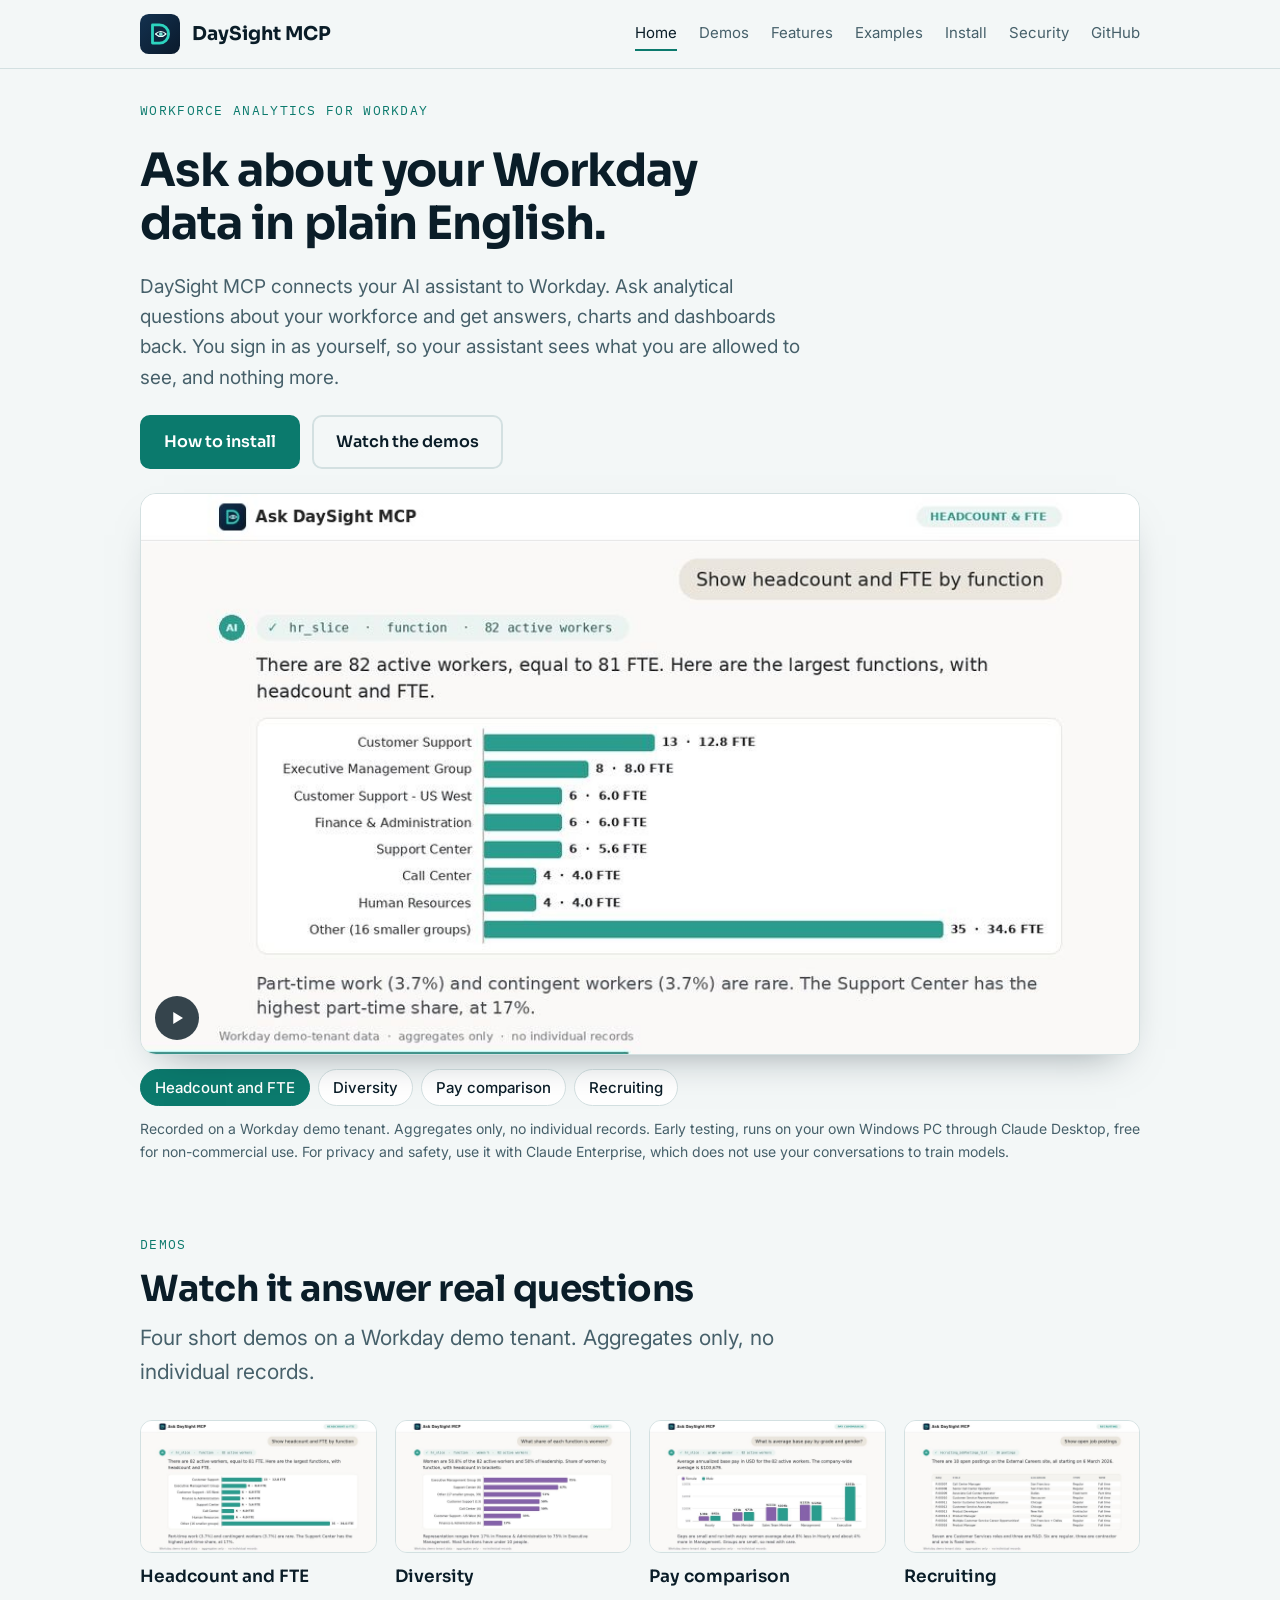
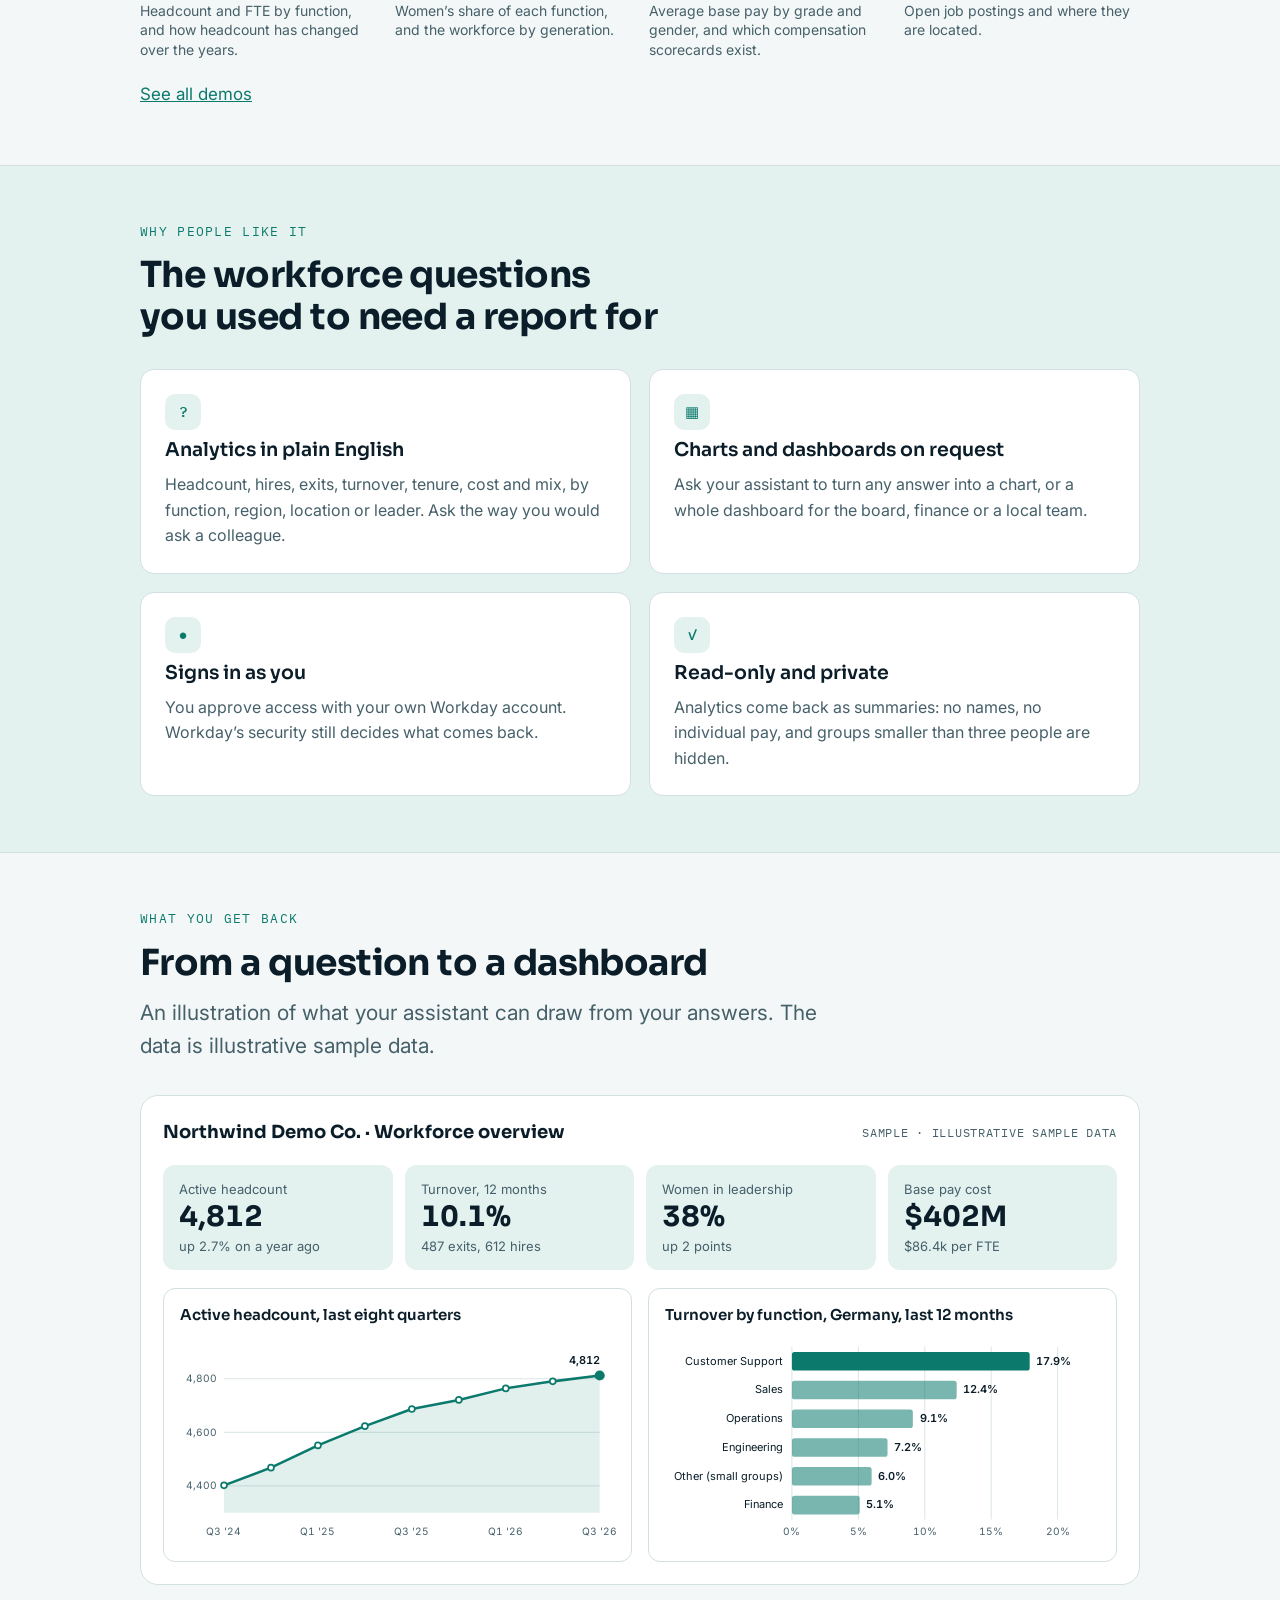
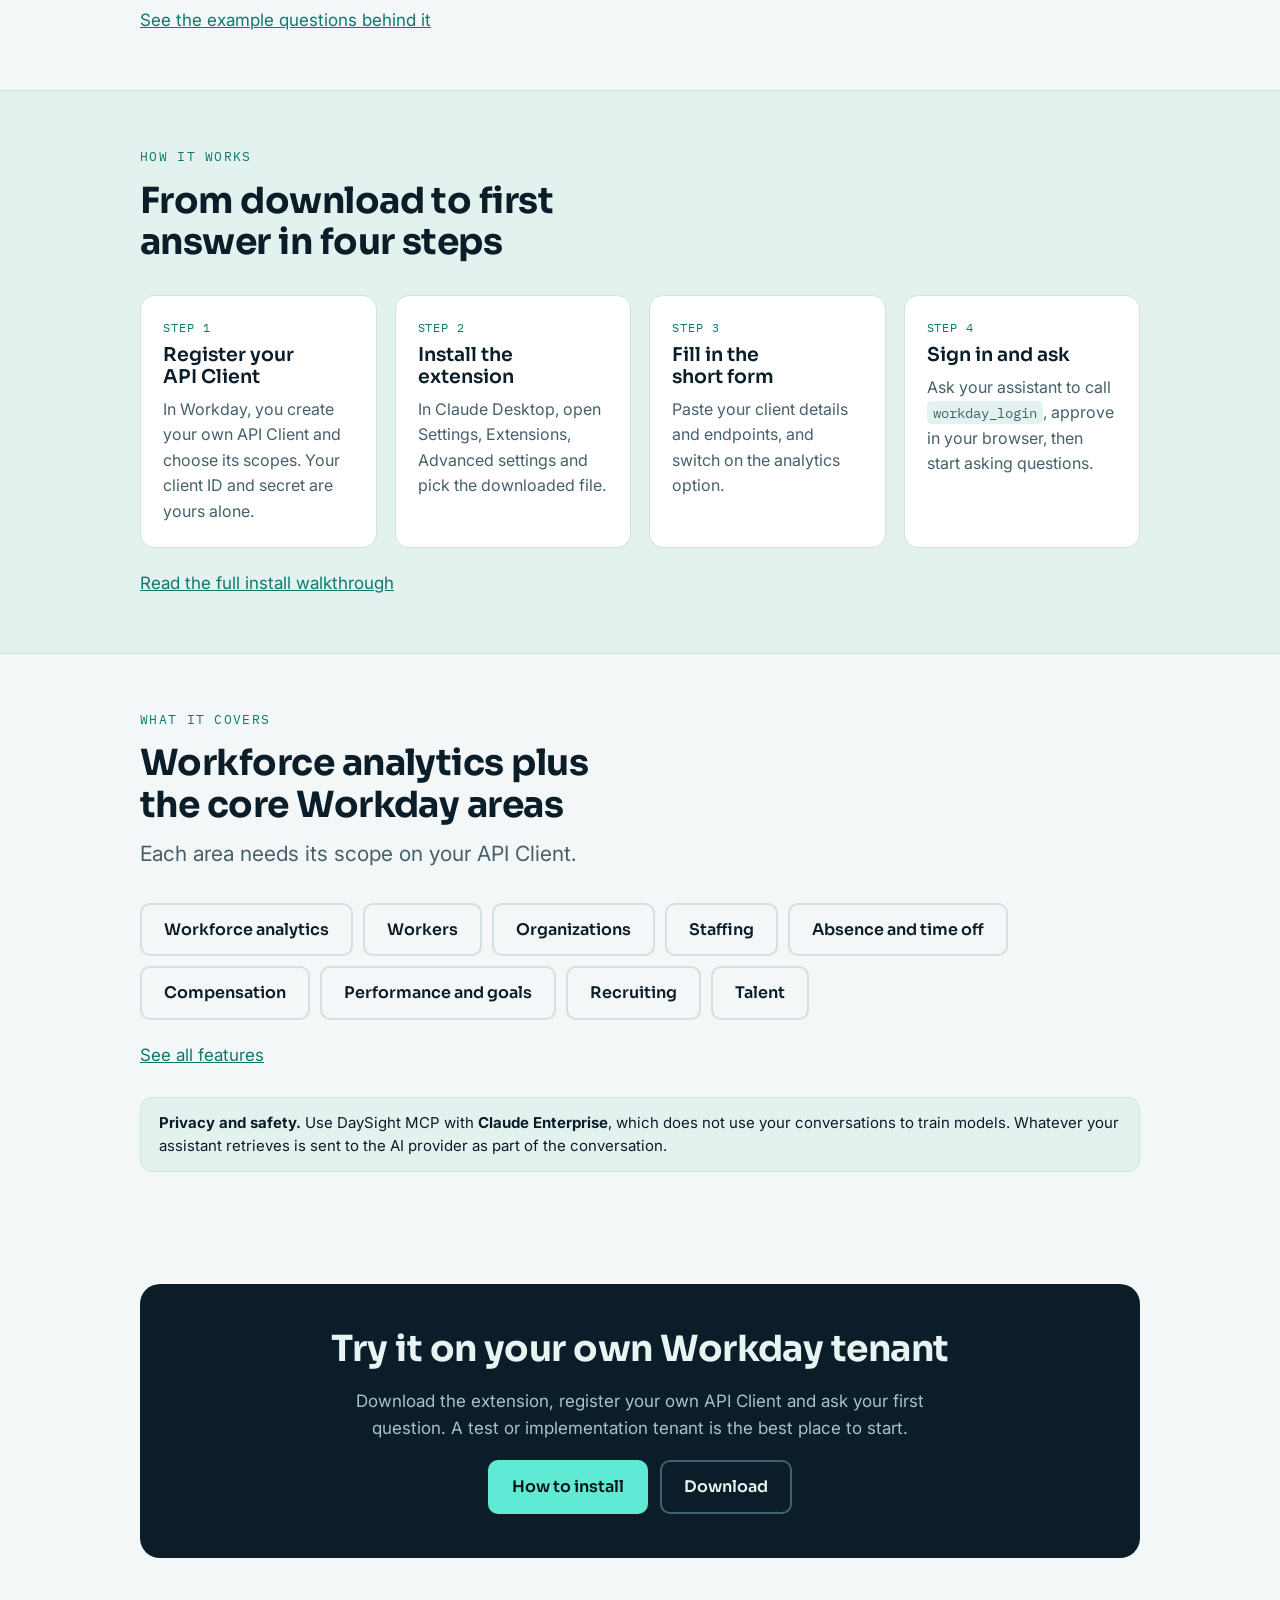
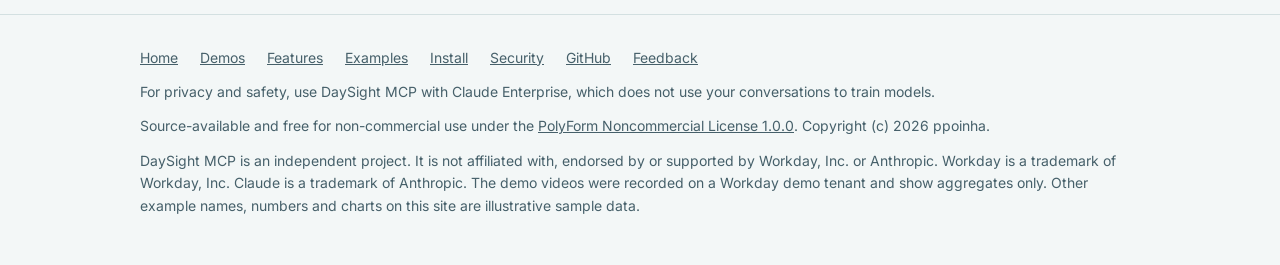
==== docs/index.html @ b731569a "Sync from private repository (636e116)" ====
<!doctype html>
<html lang="en">
<head>
<meta charset="utf-8">
<meta name="viewport" content="width=device-width,initial-scale=1">
<title>DaySight MCP: ask about your Workday data in plain English</title>
<meta name="description" content="DaySight MCP is a Workday MCP server that lets your AI assistant answer workforce questions in plain English, with charts and dashboards.">
<meta name="robots" content="index,follow,max-image-preview:large">
<link rel="canonical" href="https://daysight.dev/">
<meta property="og:site_name" content="DaySight MCP">
<meta property="og:locale" content="en">
<meta property="og:type" content="website">
<meta property="og:url" content="https://daysight.dev/">
<meta property="og:title" content="DaySight MCP: ask about your Workday data in plain English">
<meta property="og:description" content="DaySight MCP is a Workday MCP server that lets your AI assistant answer workforce questions in plain English, with charts and dashboards.">
<meta property="og:image" content="https://daysight.dev/assets/og-image.png">
<meta property="og:image:width" content="1200">
<meta property="og:image:height" content="630">
<meta property="og:image:alt" content="DaySight MCP: ask about your Workday data in plain English">
<meta name="twitter:card" content="summary_large_image">
<meta name="twitter:title" content="DaySight MCP: ask about your Workday data in plain English">
<meta name="twitter:description" content="DaySight MCP is a Workday MCP server that lets your AI assistant answer workforce questions in plain English, with charts and dashboards.">
<meta name="twitter:image" content="https://daysight.dev/assets/og-image.png">
<meta name="twitter:image:alt" content="DaySight MCP: ask about your Workday data in plain English">
<meta name="theme-color" content="#0A1D28">
<link rel="icon" type="image/svg+xml" href="assets/daysight-mcp-logo.svg">
<link rel="apple-touch-icon" href="assets/daysight-mcp-logo-512.png">
<link rel="preconnect" href="https://fonts.googleapis.com">
<link rel="preconnect" href="https://fonts.gstatic.com" crossorigin>
<link rel="stylesheet" href="https://fonts.googleapis.com/css2?family=IBM+Plex+Mono:wght@400;500&family=Inter:wght@400;500;600&family=Sora:wght@600;700&display=swap">
<link rel="stylesheet" href="assets/site.css">
<script type="application/ld+json">{"@context":"https://schema.org","@graph":[{"@type":"WebSite","@id":"https://daysight.dev/#website","url":"https://daysight.dev/","name":"DaySight MCP","inLanguage":"en","description":"DaySight MCP is a Workday MCP server that lets your AI assistant answer workforce questions in plain English, with charts and dashboards."},{"@type":"Organization","@id":"https://daysight.dev/#project","name":"DaySight MCP","url":"https://daysight.dev/","logo":"https://daysight.dev/assets/daysight-mcp-logo-512.png"},{"@type":"SoftwareApplication","@id":"https://daysight.dev/#software","name":"DaySight MCP","applicationCategory":"BusinessApplication","operatingSystem":"Windows","url":"https://daysight.dev/","image":"https://daysight.dev/assets/og-image.png","description":"A Model Context Protocol (MCP) server for Workday that lets an AI assistant answer workforce analytics questions in plain English, with charts and dashboards. Runs as a desktop extension on your own computer.","downloadUrl":"https://github.com/ppoinha/LocalWorkdayMCP/releases","license":"https://polyformproject.org/licenses/noncommercial/1.0.0","offers":{"@type":"Offer","price":"0","priceCurrency":"USD","description":"Free for non-commercial use under the PolyForm Noncommercial License 1.0.0"}}]}</script>
</head>
<body>
<header class="site"><div class="wrap">
<a class="brand" href="./"><img src="assets/daysight-mcp-logo.svg" alt="" width="40" height="40">DaySight MCP</a>
<nav class="main" aria-label="Main"><a href="./" aria-current="page">Home</a><a href="demos.html">Demos</a><a href="features.html">Features</a><a href="examples.html">Examples</a><a href="install.html">Install</a><a href="security.html">Security</a><a href="https://github.com/ppoinha/LocalWorkdayMCP">GitHub</a></nav>
</div></header>
<main>

<section class="hero hero-video"><div class="wrap">
<div class="stack" style="max-width:68ch">
<p class="eyebrow">Workforce analytics for Workday</p>
<h1>Ask about your Workday data in plain English.</h1>
<p class="lede">DaySight MCP connects your AI assistant to Workday. Ask analytical questions about your workforce and get answers, charts and dashboards back. You sign in as yourself, so your assistant sees what you are allowed to see, and nothing more.</p>
<div class="row"><a class="btn" href="install.html">How to install</a><a class="btn ghost" href="demos.html">Watch the demos</a></div>
</div>
<div>
<div class="player">
<video id="hero-video" muted playsinline loop controls preload="metadata" poster="assets/videos/headcount-fte-poster.jpg?v=3" aria-label="Demo: asking questions about Workday data and getting charts back"><source src="assets/videos/headcount-fte.mp4?v=3" type="video/mp4"></video>
<button class="pp" id="hero-toggle" type="button" hidden aria-label="Pause demo video" data-state="paused"><svg class="i-pause" viewBox="0 0 24 24" aria-hidden="true"><rect x="5" y="4" width="5" height="16"/><rect x="14" y="4" width="5" height="16"/></svg><svg class="i-play" viewBox="0 0 24 24" aria-hidden="true"><path d="M7 4l13 8-13 8z"/></svg></button>
</div>
<div class="chips" role="group" aria-label="Choose a demo">
<button class="chip" type="button" data-demo data-src="assets/videos/headcount-fte.mp4?v=3" data-poster="assets/videos/headcount-fte-poster.jpg?v=3" aria-pressed="true">Headcount and FTE</button>
<button class="chip" type="button" data-demo data-src="assets/videos/diversity.mp4?v=3" data-poster="assets/videos/diversity-poster.jpg?v=3" aria-pressed="false">Diversity</button>
<button class="chip" type="button" data-demo data-src="assets/videos/pay-comparison.mp4?v=3" data-poster="assets/videos/pay-comparison-poster.jpg?v=3" aria-pressed="false">Pay comparison</button>
<button class="chip" type="button" data-demo data-src="assets/videos/recruiting.mp4?v=3" data-poster="assets/videos/recruiting-poster.jpg?v=3" aria-pressed="false">Recruiting</button>
</div>
<p class="note" style="margin-top:12px">Recorded on a Workday demo tenant. Aggregates only, no individual records. Early testing, runs on your own Windows PC through Claude Desktop, free for non-commercial use. For privacy and safety, use it with Claude Enterprise, which does not use your conversations to train models.</p>
</div>
</div></section>

<section><div class="wrap">
<div class="sechead"><p class="eyebrow">Demos</p><h2>Watch it answer real questions</h2><p class="lede">Four short demos on a Workday demo tenant. Aggregates only, no individual records.</p></div>
<div class="demo-cards">
<a class="demo-card" href="demos.html#headcount-fte"><img src="assets/videos/headcount-fte-poster.jpg?v=3" alt="" width="960" height="540" loading="lazy"><span>Headcount and FTE</span><small>Headcount and FTE by function, and how headcount has changed over the years.</small></a><a class="demo-card" href="demos.html#diversity"><img src="assets/videos/diversity-poster.jpg?v=3" alt="" width="960" height="540" loading="lazy"><span>Diversity</span><small>Women’s share of each function, and the workforce by generation.</small></a><a class="demo-card" href="demos.html#pay-comparison"><img src="assets/videos/pay-comparison-poster.jpg?v=3" alt="" width="960" height="540" loading="lazy"><span>Pay comparison</span><small>Average base pay by grade and gender, and which compensation scorecards exist.</small></a><a class="demo-card" href="demos.html#recruiting"><img src="assets/videos/recruiting-poster.jpg?v=3" alt="" width="960" height="540" loading="lazy"><span>Recruiting</span><small>Open job postings and where they are located.</small></a>
</div>
<p style="margin-top:22px"><a href="demos.html">See all demos</a></p>
</div></section>

<section class="band"><div class="wrap">
<div class="sechead"><p class="eyebrow">Why people like it</p><h2>The workforce questions you used to need a report for</h2></div>
<div class="grid two">
<div class="card"><span class="ico">?</span><h3>Analytics in plain English</h3><p>Headcount, hires, exits, turnover, tenure, cost and mix, by function, region, location or leader. Ask the way you would ask a colleague.</p></div>
<div class="card"><span class="ico">&#9638;</span><h3>Charts and dashboards on request</h3><p>Ask your assistant to turn any answer into a chart, or a whole dashboard for the board, finance or a local team.</p></div>
<div class="card"><span class="ico">&#9679;</span><h3>Signs in as you</h3><p>You approve access with your own Workday account. Workday&rsquo;s security still decides what comes back.</p></div>
<div class="card"><span class="ico">&#10003;</span><h3>Read-only and private</h3><p>Analytics come back as summaries: no names, no individual pay, and groups smaller than three people are hidden.</p></div>
</div>
</div></section>

<section><div class="wrap">
<div class="sechead"><p class="eyebrow">What you get back</p><h2>From a question to a dashboard</h2><p class="lede">An illustration of what your assistant can draw from your answers. The data is illustrative sample data.</p></div>
<div class="dash" role="group" aria-label="Sample dashboard with illustrative sample data">
<div class="dash-head"><b>Northwind Demo Co. · Workforce overview</b><span class="tag">SAMPLE · ILLUSTRATIVE SAMPLE DATA</span></div>
<div class="tiles"><div class="tile"><span class="tl">Active headcount</span><span class="tv">4,812</span><span class="ts">up 2.7% on a year ago</span></div><div class="tile"><span class="tl">Turnover, 12 months</span><span class="tv">10.1%</span><span class="ts">487 exits, 612 hires</span></div><div class="tile"><span class="tl">Women in leadership</span><span class="tv">38%</span><span class="ts">up 2 points</span></div><div class="tile"><span class="tl">Base pay cost</span><span class="tv">$402M</span><span class="ts">$86.4k per FTE</span></div></div>
<div class="dash-grid">
<figure class="vizcard"><figcaption>Active headcount, last eight quarters</figcaption><svg class="chart" viewBox="0 0 520 250" role="img" aria-label="Line chart: active headcount rises from 4,402 to 4,812 over eight quarters"><line class="grid" x1="52" x2="496" y1="178.3" y2="178.3"/><text class="ax" x="44" y="182.3" text-anchor="end">4,400</text><line class="grid" x1="52" x2="496" y1="115.0" y2="115.0"/><text class="ax" x="44" y="119.0" text-anchor="end">4,600</text><line class="grid" x1="52" x2="496" y1="51.7" y2="51.7"/><text class="ax" x="44" y="55.7" text-anchor="end">4,800</text><text class="ax" x="52.0" y="236" text-anchor="middle">Q3 '24</text><text class="ax" x="163.0" y="236" text-anchor="middle">Q1 '25</text><text class="ax" x="274.0" y="236" text-anchor="middle">Q3 '25</text><text class="ax" x="385.0" y="236" text-anchor="middle">Q1 '26</text><text class="ax" x="496.0" y="236" text-anchor="middle">Q3 '26</text><polygon class="area" points="52,210 52.0,177.7 107.5,156.8 163.0,130.5 218.5,107.7 274.0,87.5 329.5,76.7 385.0,63.1 440.5,54.8 496.0,47.9 496.0,210"/><polyline class="ln" points="52.0,177.7 107.5,156.8 163.0,130.5 218.5,107.7 274.0,87.5 329.5,76.7 385.0,63.1 440.5,54.8 496.0,47.9"/><circle class="dot" cx="52.0" cy="177.7" r="3.5"/><circle class="dot" cx="107.5" cy="156.8" r="3.5"/><circle class="dot" cx="163.0" cy="130.5" r="3.5"/><circle class="dot" cx="218.5" cy="107.7" r="3.5"/><circle class="dot" cx="274.0" cy="87.5" r="3.5"/><circle class="dot" cx="329.5" cy="76.7" r="3.5"/><circle class="dot" cx="385.0" cy="63.1" r="3.5"/><circle class="dot" cx="440.5" cy="54.8" r="3.5"/><circle class="dot" cx="496.0" cy="47.9" r="3.5"/><circle class="dot-end" cx="496.0" cy="47.9" r="6"/><text class="val" x="496.0" y="33.9" text-anchor="end">4,812</text></svg></figure>
<figure class="vizcard"><figcaption>Turnover by function, Germany, last 12 months</figcaption><svg class="chart" viewBox="0 0 520 244" role="img" aria-label="Bar chart: turnover by function in Germany, from Customer Support 17.9 percent down to Finance 5.1 percent"><line class="grid" x1="150.0" x2="150.0" y1="14" y2="218"/><text class="ax" x="150.0" y="236" text-anchor="middle">0%</text><line class="grid" x1="228.5" x2="228.5" y1="14" y2="218"/><text class="ax" x="228.5" y="236" text-anchor="middle">5%</text><line class="grid" x1="307.0" x2="307.0" y1="14" y2="218"/><text class="ax" x="307.0" y="236" text-anchor="middle">10%</text><line class="grid" x1="385.5" x2="385.5" y1="14" y2="218"/><text class="ax" x="385.5" y="236" text-anchor="middle">15%</text><line class="grid" x1="464.0" x2="464.0" y1="14" y2="218"/><text class="ax" x="464.0" y="236" text-anchor="middle">20%</text><text class="lab" x="140" y="35.0" text-anchor="end">Customer Support</text><rect class="bar hot" x="150" y="20" width="281.0" height="22" rx="3"/><text class="val" x="439.0" y="35.0">17.9%</text><text class="lab" x="140" y="69.0" text-anchor="end">Sales</text><rect class="bar" x="150" y="54" width="194.7" height="22" rx="3"/><text class="val" x="352.7" y="69.0">12.4%</text><text class="lab" x="140" y="103.0" text-anchor="end">Operations</text><rect class="bar" x="150" y="88" width="142.9" height="22" rx="3"/><text class="val" x="300.9" y="103.0">9.1%</text><text class="lab" x="140" y="137.0" text-anchor="end">Engineering</text><rect class="bar" x="150" y="122" width="113.0" height="22" rx="3"/><text class="val" x="271.0" y="137.0">7.2%</text><text class="lab" x="140" y="171.0" text-anchor="end">Other (small groups)</text><rect class="bar" x="150" y="156" width="94.2" height="22" rx="3"/><text class="val" x="252.2" y="171.0">6.0%</text><text class="lab" x="140" y="205.0" text-anchor="end">Finance</text><rect class="bar" x="150" y="190" width="80.1" height="22" rx="3"/><text class="val" x="238.1" y="205.0">5.1%</text></svg></figure>
</div></div>
<p style="margin-top:22px"><a href="examples.html">See the example questions behind it</a></p>
</div></section>

<section class="band"><div class="wrap">
<div class="sechead"><p class="eyebrow">How it works</p><h2>From download to first answer in four steps</h2></div>
<ol class="steps">
<li><h3>Register your API Client</h3><p>In Workday, you create your own API Client and choose its scopes. Your client ID and secret are yours alone.</p></li>
<li><h3>Install the extension</h3><p>In Claude Desktop, open Settings, Extensions, Advanced settings and pick the downloaded file.</p></li>
<li><h3>Fill in the short form</h3><p>Paste your client details and endpoints, and switch on the analytics option.</p></li>
<li><h3>Sign in and ask</h3><p>Ask your assistant to call <code>workday_login</code>, approve in your browser, then start asking questions.</p></li>
</ol>
<p style="margin-top:22px"><a href="install.html">Read the full install walkthrough</a></p>
</div></section>

<section><div class="wrap">
<div class="sechead"><p class="eyebrow">What it covers</p><h2>Workforce analytics plus the core Workday areas</h2><p class="lede">Each area needs its scope on your API Client.</p></div>
<div class="row" style="gap:10px"><span class="btn ghost" style="cursor:default">Workforce analytics</span><span class="btn ghost" style="cursor:default">Workers</span><span class="btn ghost" style="cursor:default">Organizations</span><span class="btn ghost" style="cursor:default">Staffing</span><span class="btn ghost" style="cursor:default">Absence and time off</span><span class="btn ghost" style="cursor:default">Compensation</span><span class="btn ghost" style="cursor:default">Performance and goals</span><span class="btn ghost" style="cursor:default">Recruiting</span><span class="btn ghost" style="cursor:default">Talent</span></div>
<p style="margin-top:22px"><a href="features.html">See all features</a></p>
<div style="margin-top:28px"><div class="privacy"><span><b>Privacy and safety.</b> Use DaySight MCP with <b>Claude Enterprise</b>, which does not use your conversations to train models. Whatever your assistant retrieves is sent to the AI provider as part of the conversation.</span></div></div>
</div></section>
<section><div class="wrap"><div class="cta"><h2>Try it on your own Workday tenant</h2><p>Download the extension, register your own API Client and ask your first question. A test or implementation tenant is the best place to start.</p>
<div class="row" style="justify-content:center"><a class="btn" href="install.html">How to install</a><a class="btn ghost" href="https://github.com/ppoinha/LocalWorkdayMCP/releases">Download</a></div></div></div></section>

</main>
<footer class="site"><div class="wrap">
<div class="links"><a href="./">Home</a><a href="demos.html">Demos</a><a href="features.html">Features</a><a href="examples.html">Examples</a><a href="install.html">Install</a><a href="security.html">Security</a><a href="https://github.com/ppoinha/LocalWorkdayMCP">GitHub</a><a href="https://github.com/ppoinha/LocalWorkdayMCP/issues">Feedback</a></div>
<p>For privacy and safety, use DaySight MCP with Claude Enterprise, which does not use your conversations to train models.</p>
<p>Source-available and free for non-commercial use under the <a href="https://github.com/ppoinha/LocalWorkdayMCP/blob/main/LICENSE">PolyForm Noncommercial License 1.0.0</a>. Copyright (c) 2026 ppoinha.</p>
<p>DaySight MCP is an independent project. It is not affiliated with, endorsed by or supported by Workday, Inc. or Anthropic. Workday is a trademark of Workday, Inc. Claude is a trademark of Anthropic. The demo videos were recorded on a Workday demo tenant and show aggregates only. Other example names, numbers and charts on this site are illustrative sample data.</p>
</div></footer>
<script src="assets/site.js" defer></script>
</body>
</html>
---- docs/assets/site.css ----
/* DaySight MCP site. Layout: single column, wide hero with a sample chat, grids of plain cards. */
:root{
  --bg:#F3F7F7; --card:#FFFFFF; --fg:#0A1D28; --muted:#46606A; --line:#D3E0E1;
  --accent:#0B7A6D; --accent-fg:#FFFFFF; --soft:#E3F1EF; --deep:#0A1D28; --deep-fg:#E8F4F2; --mint:#5EEAD4;
  --display:'Sora',system-ui,-apple-system,'Segoe UI',sans-serif;
  --body:'Inter',system-ui,-apple-system,'Segoe UI',sans-serif;
  --mono:'IBM Plex Mono',ui-monospace,Consolas,monospace;
}
@media (prefers-color-scheme:dark){:root{
  --bg:#08141B; --card:#0F222C; --fg:#E8F4F2; --muted:#93AAB1; --line:#1F3640;
  --accent:#5EEAD4; --accent-fg:#08141B; --soft:#11303A; --deep:#0F222C; --deep-fg:#E8F4F2; color-scheme:dark;
}}
*{box-sizing:border-box}
html{-webkit-text-size-adjust:100%}
body{margin:0;background:var(--bg);color:var(--fg);font-family:var(--body);font-size:17px;line-height:1.6}
a{color:var(--accent)}
img{max-width:100%}
.wrap{max-width:1040px;margin:0 auto;padding-left:max(20px,env(safe-area-inset-left,0px));padding-right:max(20px,env(safe-area-inset-right,0px))}
:focus-visible{outline:3px solid var(--accent);outline-offset:3px;border-radius:4px}

header.site{border-bottom:1px solid var(--line)}
header.site .wrap{display:flex;align-items:center;justify-content:space-between;gap:16px;padding-block:14px;flex-wrap:wrap}
.brand{display:flex;align-items:center;gap:12px;color:var(--fg);text-decoration:none;font-family:var(--display);font-weight:700;font-size:19px}
.brand img{width:40px;height:40px;display:block}
nav.main{display:flex;gap:6px 22px;flex-wrap:wrap;align-items:center;font-size:15px}
nav.main a{color:var(--muted);text-decoration:none;padding:4px 0;border-bottom:2px solid transparent}
nav.main a:hover,nav.main a[aria-current="page"]{color:var(--fg);border-bottom-color:var(--accent)}

h1,h2,h3{font-family:var(--display);line-height:1.15;margin:0;text-wrap:balance}
h1{font-size:clamp(34px,6vw,56px);font-weight:700;letter-spacing:-.02em}
h2{font-size:clamp(26px,4vw,36px);font-weight:700;letter-spacing:-.015em}
h3{font-size:19px;font-weight:600}
p{margin:0}
.lede{font-size:clamp(18px,2.4vw,21px);color:var(--muted);max-width:56ch}
.eyebrow{font-family:var(--mono);font-size:13px;letter-spacing:.1em;text-transform:uppercase;color:var(--accent)}
.muted{color:var(--muted)}
section{padding-block:56px}
.stack{display:flex;flex-direction:column;gap:18px}
.row{display:flex;gap:12px;flex-wrap:wrap}

.btn{display:inline-block;font-family:var(--display);font-weight:600;font-size:16px;text-decoration:none;padding:12px 22px;border-radius:10px;background:var(--accent);color:var(--accent-fg);border:2px solid var(--accent)}
.btn:hover{filter:brightness(1.08)}
.btn.ghost{background:transparent;color:var(--fg);border-color:var(--line)}
.btn.ghost:hover{border-color:var(--accent)}

.hero{padding-block:64px 40px}
.hero .wrap{display:grid;grid-template-columns:minmax(0,1.05fr) minmax(0,1fr);gap:48px;align-items:center}
.hero .stack{gap:22px}
.note{font-size:14px;color:var(--muted)}

.chat{background:var(--deep);color:var(--deep-fg);border-radius:18px;padding:22px;display:flex;flex-direction:column;gap:14px;box-shadow:0 18px 40px -22px rgba(10,29,40,.55)}
.chat .tag{font-family:var(--mono);font-size:12px;letter-spacing:.06em;opacity:.7}
.bubble{padding:12px 16px;border-radius:14px;font-size:16px;max-width:92%}
.bubble.u{align-self:flex-end;background:#1B4453;color:#E8F4F2;border-bottom-right-radius:4px}
.bubble.a{align-self:flex-start;background:#0A1D28;color:#E8F4F2;border:1px solid #27505F;border-bottom-left-radius:4px}
.bubble.a b{color:var(--mint)}
.dark-on-light .bubble.a{background:#0A1D28}

.grid{display:grid;gap:18px;grid-template-columns:repeat(auto-fit,minmax(260px,1fr))}
.grid.two{grid-template-columns:repeat(auto-fit,minmax(min(100%,440px),1fr))}
.card{background:var(--card);border:1px solid var(--line);border-radius:14px;padding:24px;display:flex;flex-direction:column;gap:10px;min-width:0}
.card p{color:var(--muted);font-size:16px}
.card .ico{width:36px;height:36px;border-radius:10px;background:var(--soft);color:var(--accent);display:grid;place-items:center;font-family:var(--mono);font-weight:500;font-size:15px}
.band{background:var(--soft);border-block:1px solid var(--line)}
.sechead{display:flex;flex-direction:column;gap:12px;margin-bottom:32px;max-width:62ch}

.steps{list-style:none;margin:0;padding:0;display:grid;gap:18px;grid-template-columns:repeat(auto-fit,minmax(230px,1fr));counter-reset:s}
.steps li{counter-increment:s;background:var(--card);border:1px solid var(--line);border-radius:14px;padding:22px;display:flex;flex-direction:column;gap:8px}
.steps li::before{content:"Step " counter(s);font-family:var(--mono);font-size:12px;letter-spacing:.08em;text-transform:uppercase;color:var(--accent)}
.steps li p{color:var(--muted);font-size:16px}

.qa{display:flex;flex-direction:column;gap:12px;background:var(--card);border:1px solid var(--line);border-radius:14px;padding:20px}
.qa .q{font-family:var(--display);font-weight:600;font-size:18px}
.qa .a{color:var(--muted);font-size:16px;border-left:3px solid var(--accent);padding-left:14px}
.qa-grid{display:grid;gap:16px;grid-template-columns:repeat(auto-fit,minmax(300px,1fr))}
.qa-grid .qa{height:100%}

table{border-collapse:collapse;width:100%;font-size:15px}
th,td{text-align:left;padding:10px 12px;border-bottom:1px solid var(--line);vertical-align:top}
th{font-family:var(--mono);font-size:12px;letter-spacing:.08em;text-transform:uppercase;color:var(--muted);font-weight:500}
.scroll{overflow-x:auto}
code{font-family:var(--mono);font-size:.9em;background:var(--soft);padding:2px 6px;border-radius:5px}
.callout{background:var(--soft);border:1px solid var(--line);border-radius:12px;padding:16px 20px;font-size:16px}
ul.ticks{list-style:none;margin:0;padding:0;display:flex;flex-direction:column;gap:10px}
ul.ticks li{padding-left:28px;position:relative}
ul.ticks li::before{content:"";position:absolute;left:0;top:.55em;width:14px;height:8px;border-left:3px solid var(--accent);border-bottom:3px solid var(--accent);transform:rotate(-45deg) translateY(-50%)}

.cta{background:var(--deep);color:var(--deep-fg);border-radius:20px;padding:44px 32px;text-align:center;display:flex;flex-direction:column;gap:18px;align-items:center}
.cta h2{color:var(--deep-fg)}
.cta p{color:#A9C2C8;max-width:52ch}
.cta .btn{background:var(--mint);border-color:var(--mint);color:#08141B}
.cta .btn.ghost{background:transparent;color:var(--deep-fg);border-color:#3B6574}

footer.site{border-top:1px solid var(--line);padding-block:32px 48px;font-size:14px;color:var(--muted)}
footer.site .wrap{display:flex;flex-direction:column;gap:12px}
footer.site .links{display:flex;gap:8px 22px;flex-wrap:wrap}
footer.site a{color:var(--muted)}
.page-title{padding-block:48px 8px}

@media (max-width:820px){
  .hero .wrap{grid-template-columns:minmax(0,1fr);gap:32px}
  section{padding-block:40px}
  .hero{padding-block:36px 24px}
}
@media (prefers-reduced-motion:no-preference){.btn{transition:filter .15s}}
.wrap.sechead{max-width:1040px;margin-bottom:0}
.wrap.sechead>*{max-width:62ch}

/* charts and dashboard */
.dash{background:var(--card);border:1px solid var(--line);border-radius:18px;padding:22px;display:flex;flex-direction:column;gap:18px;min-width:0}
.dash-head{display:flex;justify-content:space-between;align-items:center;gap:12px;flex-wrap:wrap}
.dash-head b{font-family:var(--display);font-size:18px}
.tag{font-family:var(--mono);font-size:12px;letter-spacing:.06em;color:var(--muted)}
.tiles{display:grid;grid-template-columns:repeat(auto-fit,minmax(170px,1fr));gap:12px}
.tile{background:var(--soft);border-radius:12px;padding:14px 16px;display:flex;flex-direction:column;gap:2px;min-width:0}
.tl{font-size:13px;color:var(--muted)}
.tv{font-family:var(--display);font-weight:700;font-size:28px;line-height:1.15;font-variant-numeric:tabular-nums}
.ts{font-size:13px;color:var(--muted)}
.dash-grid{display:grid;grid-template-columns:repeat(auto-fit,minmax(300px,1fr));gap:16px}
.vizcard{margin:0;border:1px solid var(--line);border-radius:12px;padding:14px 16px;display:flex;flex-direction:column;gap:8px;min-width:0}
.vizcard figcaption{font-family:var(--display);font-weight:600;font-size:15px}
svg.chart{width:100%;height:auto;display:block}
svg.chart text{font-family:var(--body)}
svg.chart .ax{fill:var(--muted);font-size:12px;font-variant-numeric:tabular-nums}
svg.chart .lab{fill:var(--fg);font-size:13px}
svg.chart .val{fill:var(--fg);font-size:13px;font-weight:600;font-variant-numeric:tabular-nums}
svg.chart .grid{stroke:var(--line);stroke-width:1}
svg.chart .ln{fill:none;stroke:var(--accent);stroke-width:3;stroke-linejoin:round;stroke-linecap:round}
svg.chart .area{fill:var(--accent);opacity:.12}
svg.chart .dot{fill:var(--card);stroke:var(--accent);stroke-width:2}
svg.chart .dot-end{fill:var(--accent)}
svg.chart .bar{fill:var(--accent);opacity:.55}
svg.chart .bar.hot{opacity:1}
.privacy{display:flex;gap:12px;align-items:flex-start;background:var(--soft);border:1px solid var(--line);border-radius:12px;padding:14px 18px;font-size:15px;line-height:1.5}
.privacy b{white-space:nowrap}
.promptlist{display:grid;gap:12px;grid-template-columns:repeat(auto-fit,minmax(280px,1fr));margin-top:20px}
.prompt{font-family:var(--mono);font-size:14px;background:var(--card);border:1px solid var(--line);border-radius:10px;padding:12px 14px;color:var(--fg)}
.vizcard{overflow-x:auto}
svg.chart{min-width:440px}

/* demo videos */
.player{position:relative;border-radius:16px;overflow:hidden;border:1px solid var(--line);background:#F8F8F6;aspect-ratio:16/9;box-shadow:0 18px 40px -24px rgba(10,29,40,.5)}
.player video{width:100%;height:100%;display:block;object-fit:cover}
.pp{position:absolute;left:14px;bottom:14px;width:44px;height:44px;border-radius:50%;border:0;background:rgba(10,29,40,.82);color:#fff;display:grid;place-items:center;cursor:pointer;padding:0}
.pp:hover{background:rgba(10,29,40,.95)}
.pp svg{width:18px;height:18px;fill:currentColor}
.pp[data-state="playing"] .i-play,.pp[data-state="paused"] .i-pause{display:none}
.chips{display:flex;gap:8px;flex-wrap:wrap;margin-top:14px}
.chip{font-family:var(--body);font-weight:500;font-size:15px;padding:8px 14px;border-radius:999px;border:1px solid var(--line);background:var(--card);color:var(--fg);cursor:pointer}
.chip[aria-pressed="true"]{background:var(--accent);border-color:var(--accent);color:var(--accent-fg)}
.demo-cards{display:grid;gap:18px;grid-template-columns:repeat(auto-fit,minmax(230px,1fr))}
.demo-card{display:flex;flex-direction:column;gap:10px;text-decoration:none;color:var(--fg)}
.demo-card img{width:100%;height:auto;aspect-ratio:16/9;object-fit:cover;border-radius:12px;border:1px solid var(--line);display:block}
.demo-card span{font-family:var(--display);font-weight:600;font-size:17px}
.demo-card small{color:var(--muted);font-size:14px;line-height:1.4}
.demo-card:hover img{border-color:var(--accent)}
.demo{display:grid;gap:20px;grid-template-columns:minmax(0,1.5fr) minmax(0,1fr);align-items:start;padding-block:28px;border-top:1px solid var(--line)}
.demo:first-of-type{border-top:0}
.demo video{width:100%;height:auto;aspect-ratio:16/9;border-radius:14px;border:1px solid var(--line);background:#F8F8F6;display:block}
.demo .stack p{color:var(--muted)}
@media (max-width:820px){.demo{grid-template-columns:minmax(0,1fr)}}

.hero.hero-video .wrap{display:flex;flex-direction:column;align-items:stretch;gap:32px}
.hero.hero-video{padding-block:48px 24px}
.player video[controls]{pointer-events:auto}
.hero.hero-video{padding-block:32px 16px}
.hero.hero-video h1{font-size:clamp(30px,4.6vw,46px)}
.hero.hero-video .lede{font-size:clamp(16px,2vw,19px)}
.hero.hero-video .wrap{gap:24px}
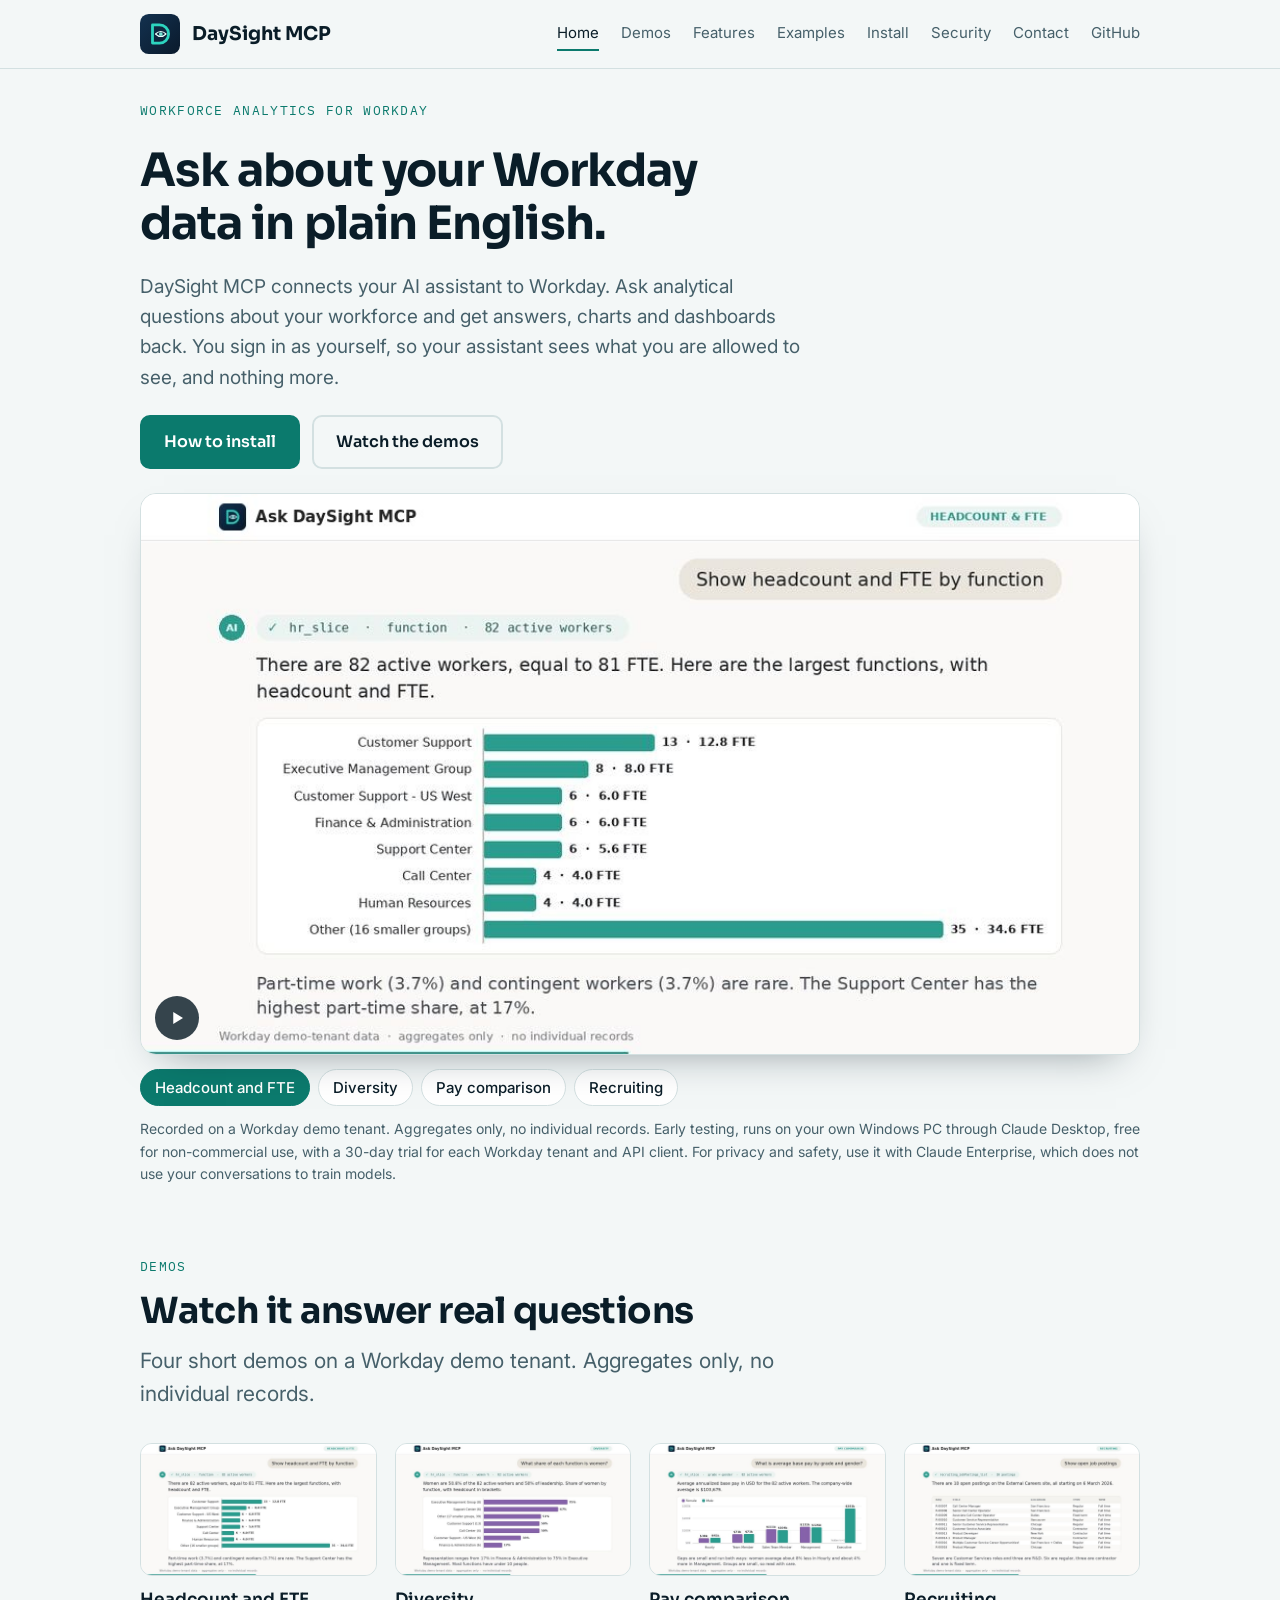
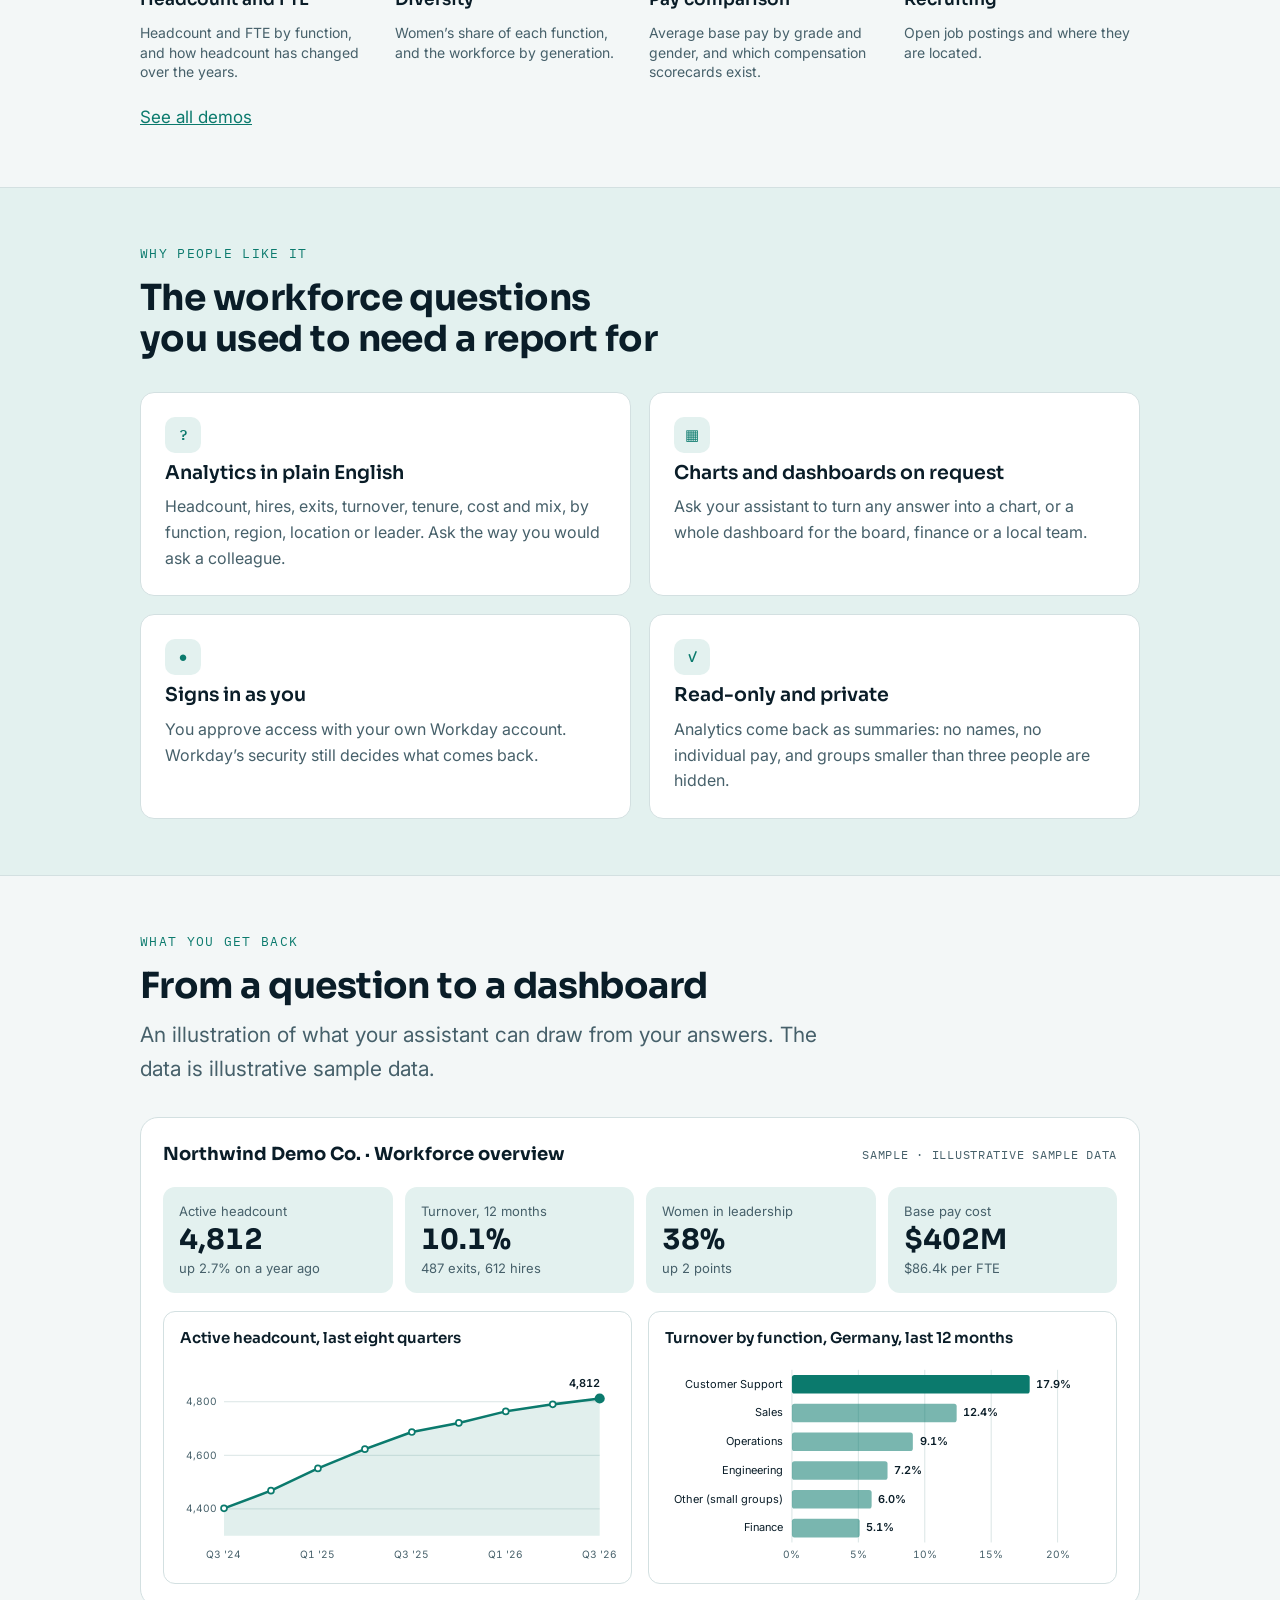
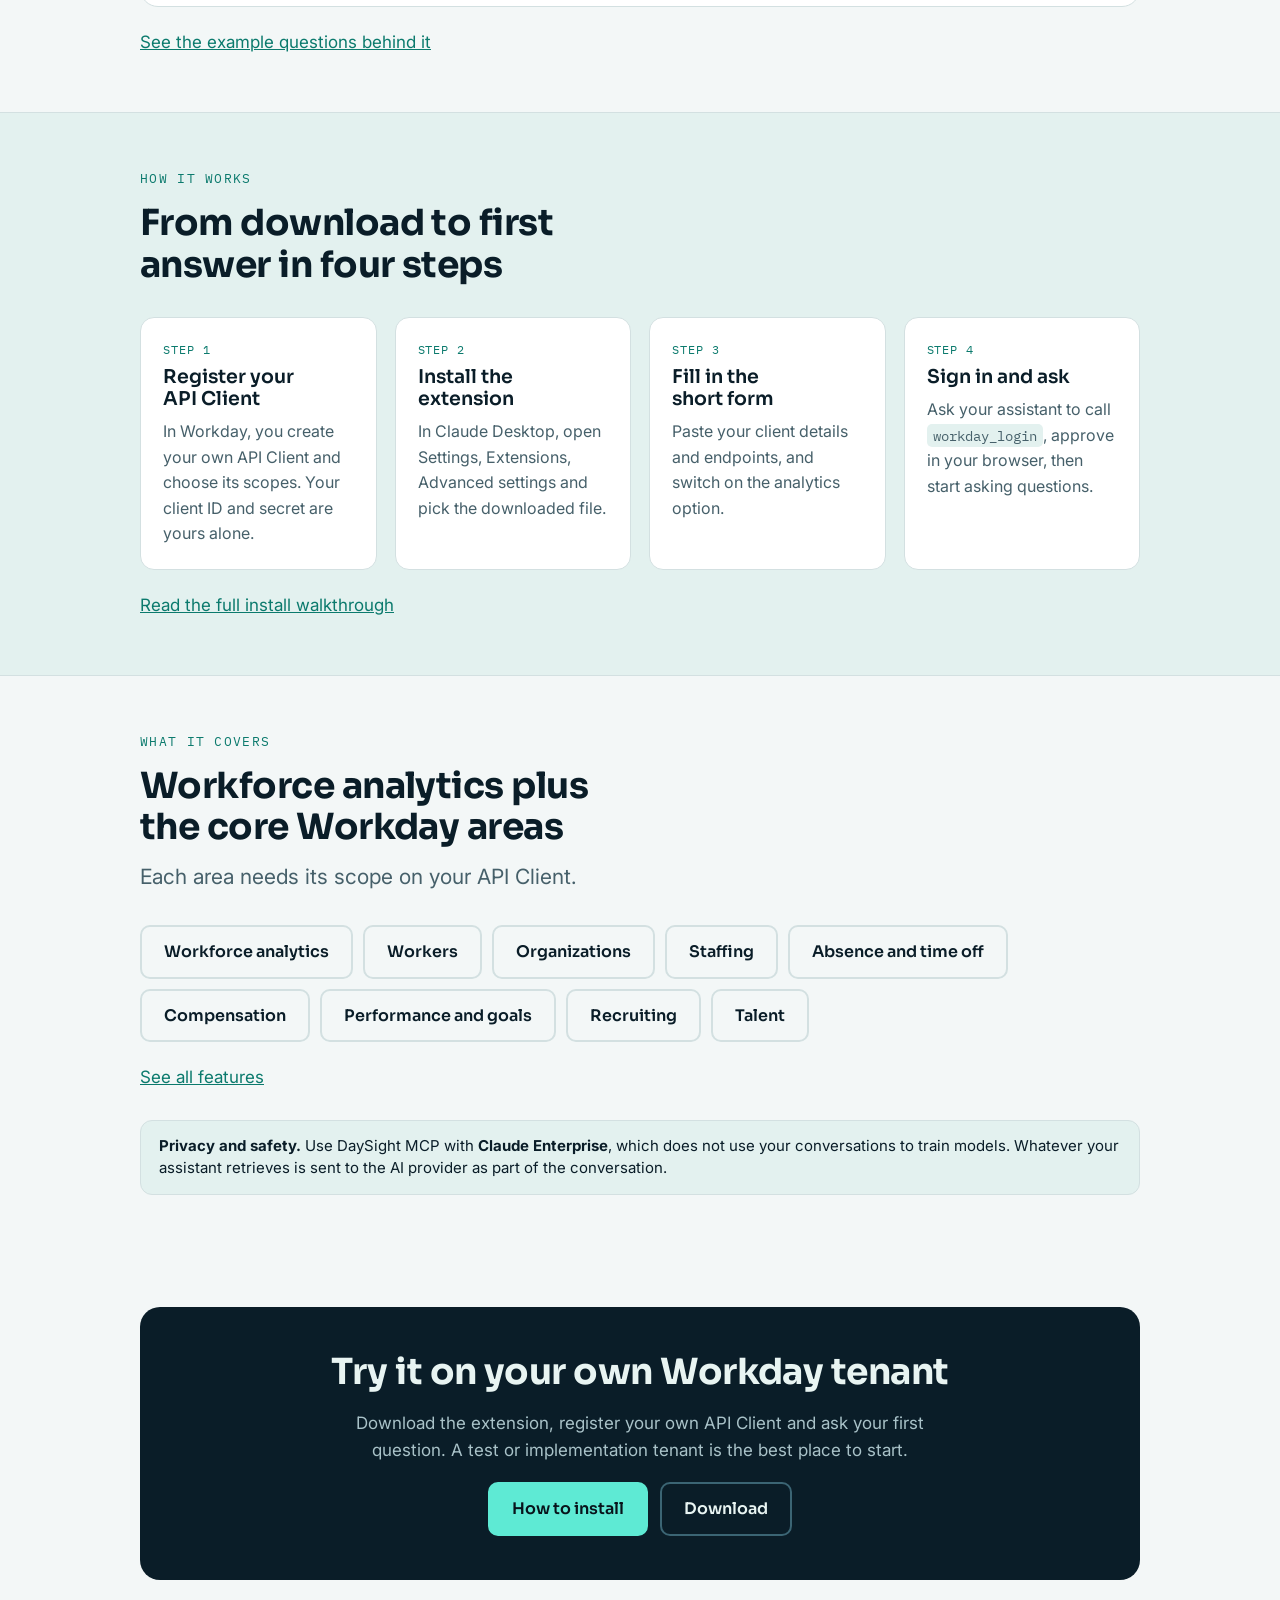
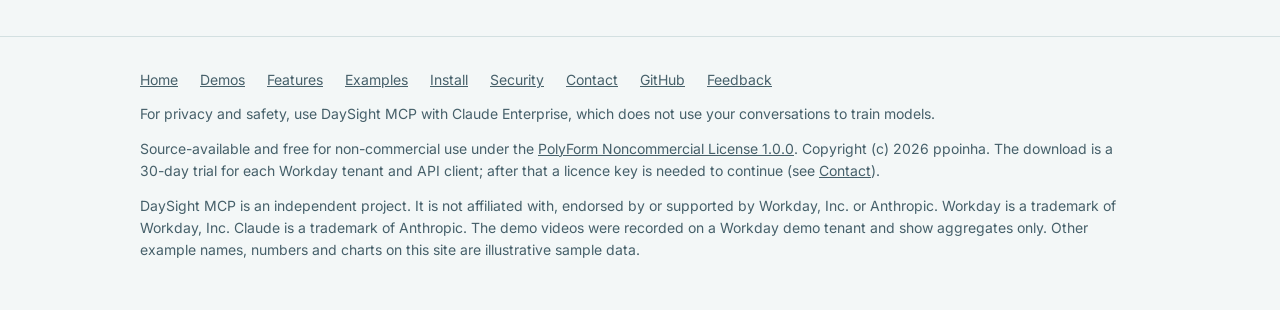
==== commit 369c1bdf: "Sync from private repository (e07cd37)" ====
--- a/docs/index.html
+++ b/docs/index.html
@@ -3,7 +3,7 @@
 <head>
 <meta charset="utf-8">
 <meta name="viewport" content="width=device-width,initial-scale=1">
-<title>DaySight MCP: ask about your Workday data in plain English</title>
+<title>DaySight MCP | Workday MCP server for workforce analytics</title>
 <meta name="description" content="DaySight MCP is a Workday MCP server that lets your AI assistant answer workforce questions in plain English, with charts and dashboards.">
 <meta name="robots" content="index,follow,max-image-preview:large">
 <link rel="canonical" href="https://daysight.dev/">
@@ -11,14 +11,14 @@
 <meta property="og:locale" content="en">
 <meta property="og:type" content="website">
 <meta property="og:url" content="https://daysight.dev/">
-<meta property="og:title" content="DaySight MCP: ask about your Workday data in plain English">
+<meta property="og:title" content="DaySight MCP | Workday MCP server for workforce analytics">
 <meta property="og:description" content="DaySight MCP is a Workday MCP server that lets your AI assistant answer workforce questions in plain English, with charts and dashboards.">
 <meta property="og:image" content="https://daysight.dev/assets/og-image.png">
 <meta property="og:image:width" content="1200">
 <meta property="og:image:height" content="630">
 <meta property="og:image:alt" content="DaySight MCP: ask about your Workday data in plain English">
 <meta name="twitter:card" content="summary_large_image">
-<meta name="twitter:title" content="DaySight MCP: ask about your Workday data in plain English">
+<meta name="twitter:title" content="DaySight MCP | Workday MCP server for workforce analytics">
 <meta name="twitter:description" content="DaySight MCP is a Workday MCP server that lets your AI assistant answer workforce questions in plain English, with charts and dashboards.">
 <meta name="twitter:image" content="https://daysight.dev/assets/og-image.png">
 <meta name="twitter:image:alt" content="DaySight MCP: ask about your Workday data in plain English">
@@ -29,12 +29,12 @@
 <link rel="preconnect" href="https://fonts.gstatic.com" crossorigin>
 <link rel="stylesheet" href="https://fonts.googleapis.com/css2?family=IBM+Plex+Mono:wght@400;500&family=Inter:wght@400;500;600&family=Sora:wght@600;700&display=swap">
 <link rel="stylesheet" href="assets/site.css">
-<script type="application/ld+json">{"@context":"https://schema.org","@graph":[{"@type":"WebSite","@id":"https://daysight.dev/#website","url":"https://daysight.dev/","name":"DaySight MCP","inLanguage":"en","description":"DaySight MCP is a Workday MCP server that lets your AI assistant answer workforce questions in plain English, with charts and dashboards."},{"@type":"Organization","@id":"https://daysight.dev/#project","name":"DaySight MCP","url":"https://daysight.dev/","logo":"https://daysight.dev/assets/daysight-mcp-logo-512.png"},{"@type":"SoftwareApplication","@id":"https://daysight.dev/#software","name":"DaySight MCP","applicationCategory":"BusinessApplication","operatingSystem":"Windows","url":"https://daysight.dev/","image":"https://daysight.dev/assets/og-image.png","description":"A Model Context Protocol (MCP) server for Workday that lets an AI assistant answer workforce analytics questions in plain English, with charts and dashboards. Runs as a desktop extension on your own computer.","downloadUrl":"https://github.com/ppoinha/LocalWorkdayMCP/releases","license":"https://polyformproject.org/licenses/noncommercial/1.0.0","offers":{"@type":"Offer","price":"0","priceCurrency":"USD","description":"Free for non-commercial use under the PolyForm Noncommercial License 1.0.0"}}]}</script>
+<script type="application/ld+json">{"@context":"https://schema.org","@graph":[{"@type":"WebSite","@id":"https://daysight.dev/#website","url":"https://daysight.dev/","name":"DaySight MCP","inLanguage":"en","description":"DaySight MCP is a Workday MCP server that lets your AI assistant answer workforce questions in plain English, with charts and dashboards."},{"@type":"Organization","@id":"https://daysight.dev/#project","name":"DaySight MCP","url":"https://daysight.dev/","logo":"https://daysight.dev/assets/daysight-mcp-logo-512.png"},{"@type":"SoftwareApplication","@id":"https://daysight.dev/#software","name":"DaySight MCP","applicationCategory":"BusinessApplication","operatingSystem":"Windows","url":"https://daysight.dev/","image":"https://daysight.dev/assets/og-image.png","description":"A Model Context Protocol (MCP) server for Workday that lets an AI assistant answer workforce analytics questions in plain English, with charts and dashboards. Runs as a desktop extension on your own computer.","downloadUrl":"https://github.com/ppoinha/LocalWorkdayMCP/releases","license":"https://polyformproject.org/licenses/noncommercial/1.0.0","offers":{"@type":"Offer","price":"0","priceCurrency":"USD","description":"30-day trial for each Workday tenant and API client, then a licence key. Source-available under the PolyForm Noncommercial License 1.0.0"}}]}</script>
 </head>
 <body>
 <header class="site"><div class="wrap">
 <a class="brand" href="./"><img src="assets/daysight-mcp-logo.svg" alt="" width="40" height="40">DaySight MCP</a>
-<nav class="main" aria-label="Main"><a href="./" aria-current="page">Home</a><a href="demos.html">Demos</a><a href="features.html">Features</a><a href="examples.html">Examples</a><a href="install.html">Install</a><a href="security.html">Security</a><a href="https://github.com/ppoinha/LocalWorkdayMCP">GitHub</a></nav>
+<nav class="main" aria-label="Main"><a href="./" aria-current="page">Home</a><a href="demos.html">Demos</a><a href="features.html">Features</a><a href="examples.html">Examples</a><a href="install.html">Install</a><a href="security.html">Security</a><a href="contact.html">Contact</a><a href="https://github.com/ppoinha/LocalWorkdayMCP">GitHub</a></nav>
 </div></header>
 <main>
 
@@ -56,7 +56,7 @@
 <button class="chip" type="button" data-demo data-src="assets/videos/pay-comparison.mp4?v=3" data-poster="assets/videos/pay-comparison-poster.jpg?v=3" aria-pressed="false">Pay comparison</button>
 <button class="chip" type="button" data-demo data-src="assets/videos/recruiting.mp4?v=3" data-poster="assets/videos/recruiting-poster.jpg?v=3" aria-pressed="false">Recruiting</button>
 </div>
-<p class="note" style="margin-top:12px">Recorded on a Workday demo tenant. Aggregates only, no individual records. Early testing, runs on your own Windows PC through Claude Desktop, free for non-commercial use. For privacy and safety, use it with Claude Enterprise, which does not use your conversations to train models.</p>
+<p class="note" style="margin-top:12px">Recorded on a Workday demo tenant. Aggregates only, no individual records. Early testing, runs on your own Windows PC through Claude Desktop, free for non-commercial use, with a 30-day trial for each Workday tenant and API client. For privacy and safety, use it with Claude Enterprise, which does not use your conversations to train models.</p>
 </div>
 </div></section>
 
@@ -112,9 +112,9 @@
 
 </main>
 <footer class="site"><div class="wrap">
-<div class="links"><a href="./">Home</a><a href="demos.html">Demos</a><a href="features.html">Features</a><a href="examples.html">Examples</a><a href="install.html">Install</a><a href="security.html">Security</a><a href="https://github.com/ppoinha/LocalWorkdayMCP">GitHub</a><a href="https://github.com/ppoinha/LocalWorkdayMCP/issues">Feedback</a></div>
+<div class="links"><a href="./">Home</a><a href="demos.html">Demos</a><a href="features.html">Features</a><a href="examples.html">Examples</a><a href="install.html">Install</a><a href="security.html">Security</a><a href="contact.html">Contact</a><a href="https://github.com/ppoinha/LocalWorkdayMCP">GitHub</a><a href="https://github.com/ppoinha/LocalWorkdayMCP/issues">Feedback</a></div>
 <p>For privacy and safety, use DaySight MCP with Claude Enterprise, which does not use your conversations to train models.</p>
-<p>Source-available and free for non-commercial use under the <a href="https://github.com/ppoinha/LocalWorkdayMCP/blob/main/LICENSE">PolyForm Noncommercial License 1.0.0</a>. Copyright (c) 2026 ppoinha.</p>
+<p>Source-available and free for non-commercial use under the <a href="https://github.com/ppoinha/LocalWorkdayMCP/blob/main/LICENSE">PolyForm Noncommercial License 1.0.0</a>. Copyright (c) 2026 ppoinha. The download is a 30-day trial for each Workday tenant and API client; after that a licence key is needed to continue (see <a href="contact.html">Contact</a>).</p>
 <p>DaySight MCP is an independent project. It is not affiliated with, endorsed by or supported by Workday, Inc. or Anthropic. Workday is a trademark of Workday, Inc. Claude is a trademark of Anthropic. The demo videos were recorded on a Workday demo tenant and show aggregates only. Other example names, numbers and charts on this site are illustrative sample data.</p>
 </div></footer>
 <script src="assets/site.js" defer></script>
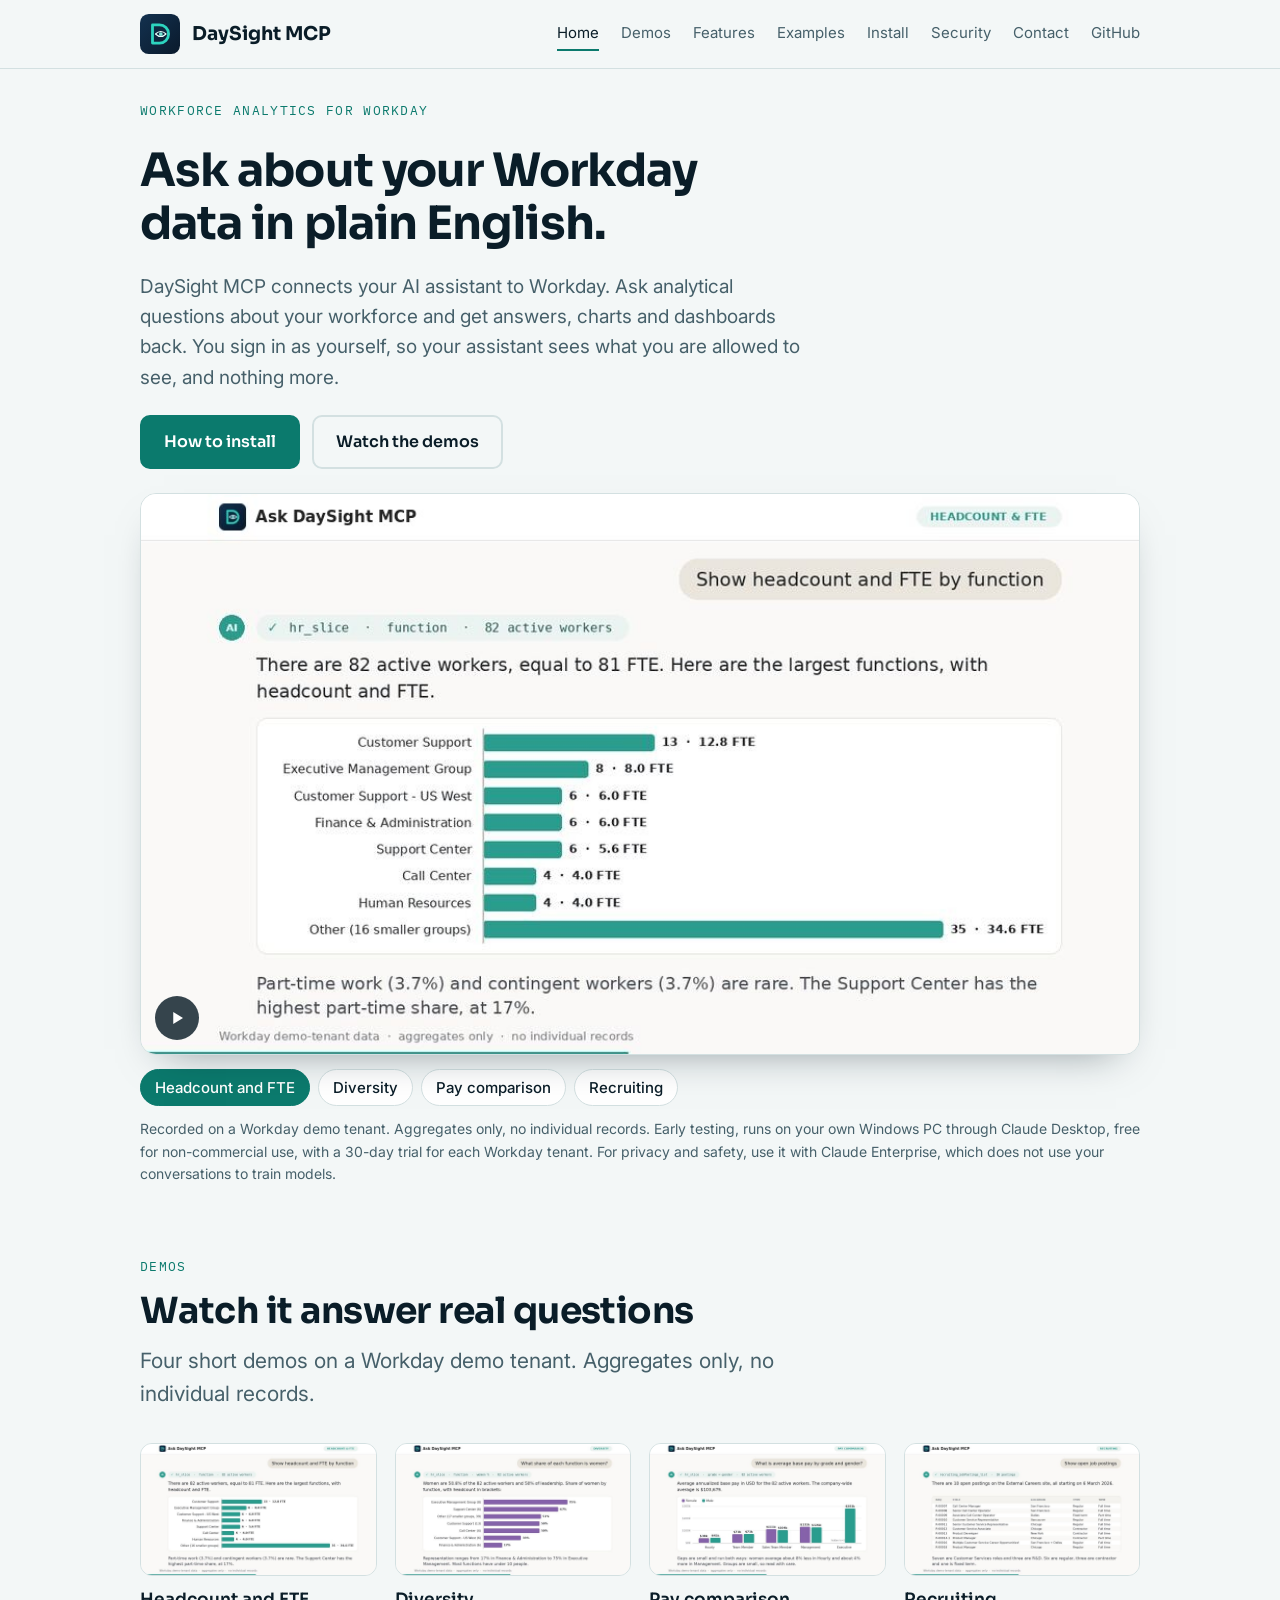
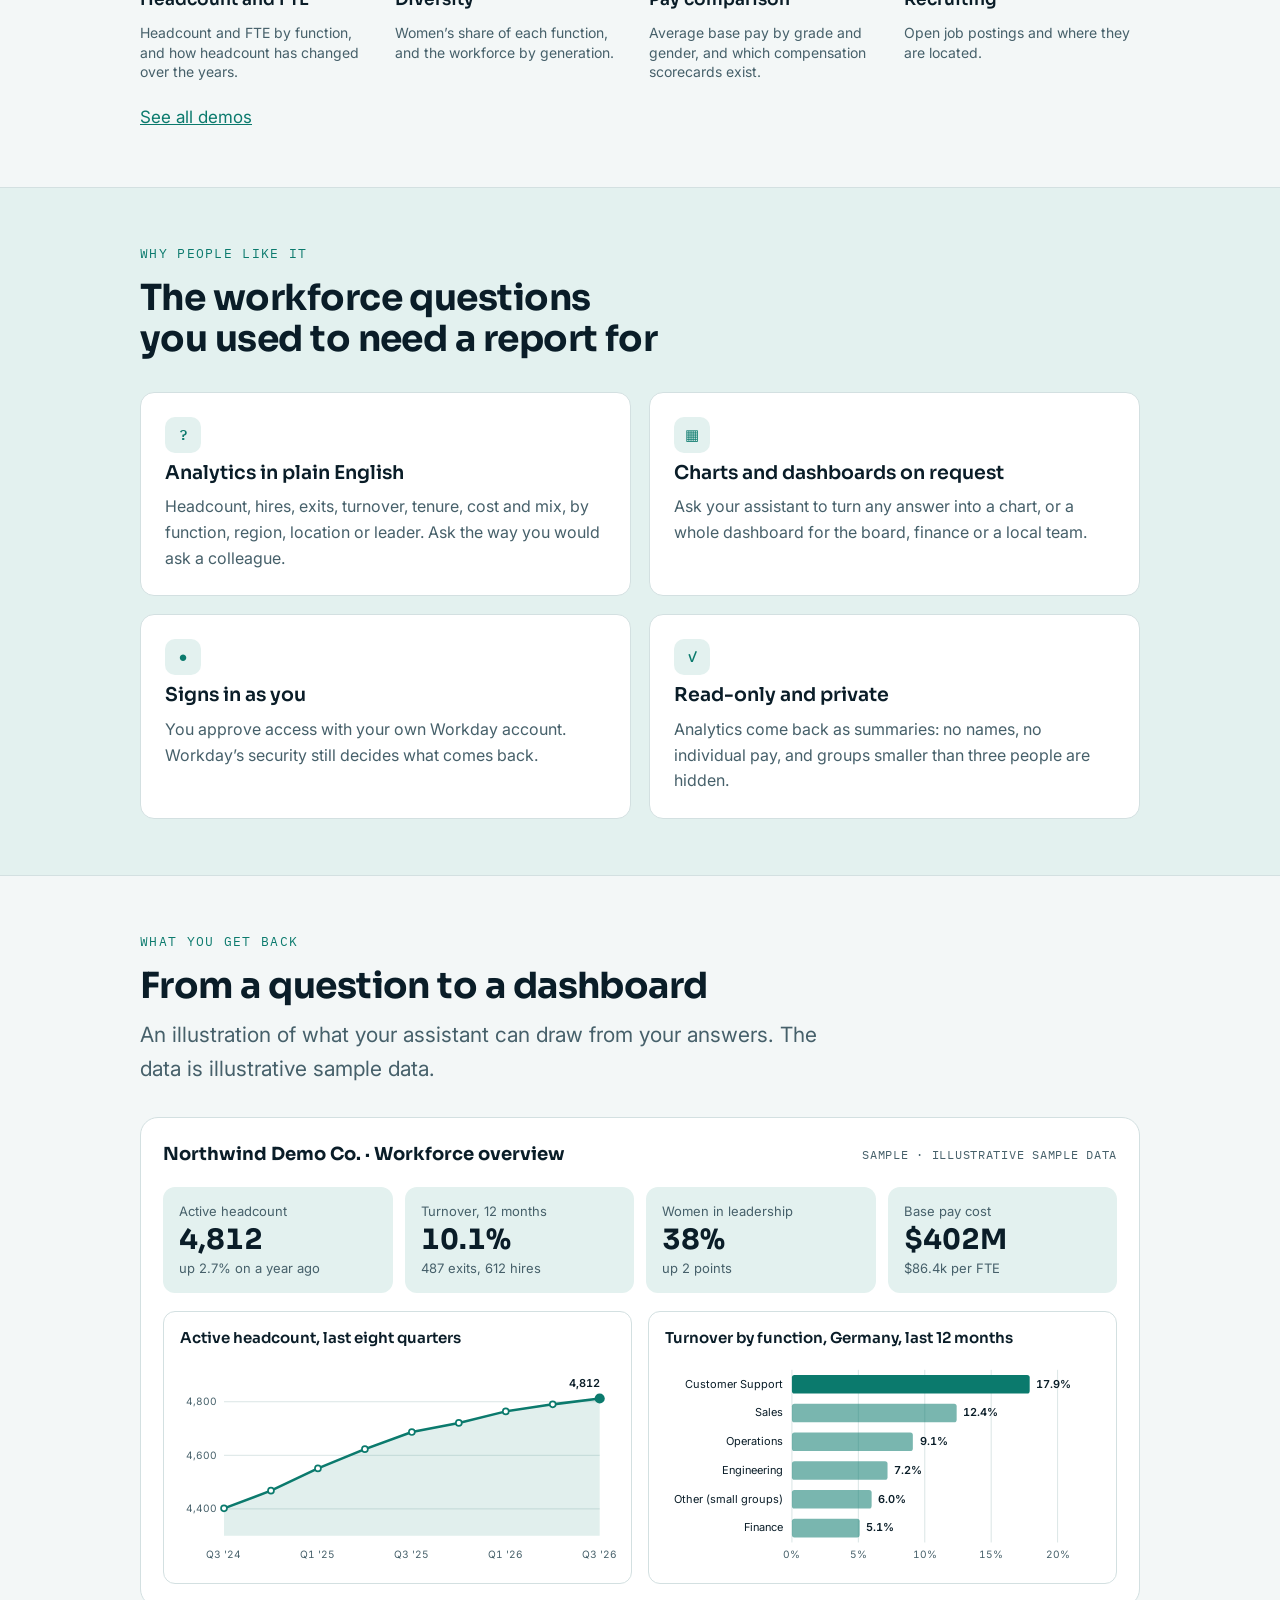
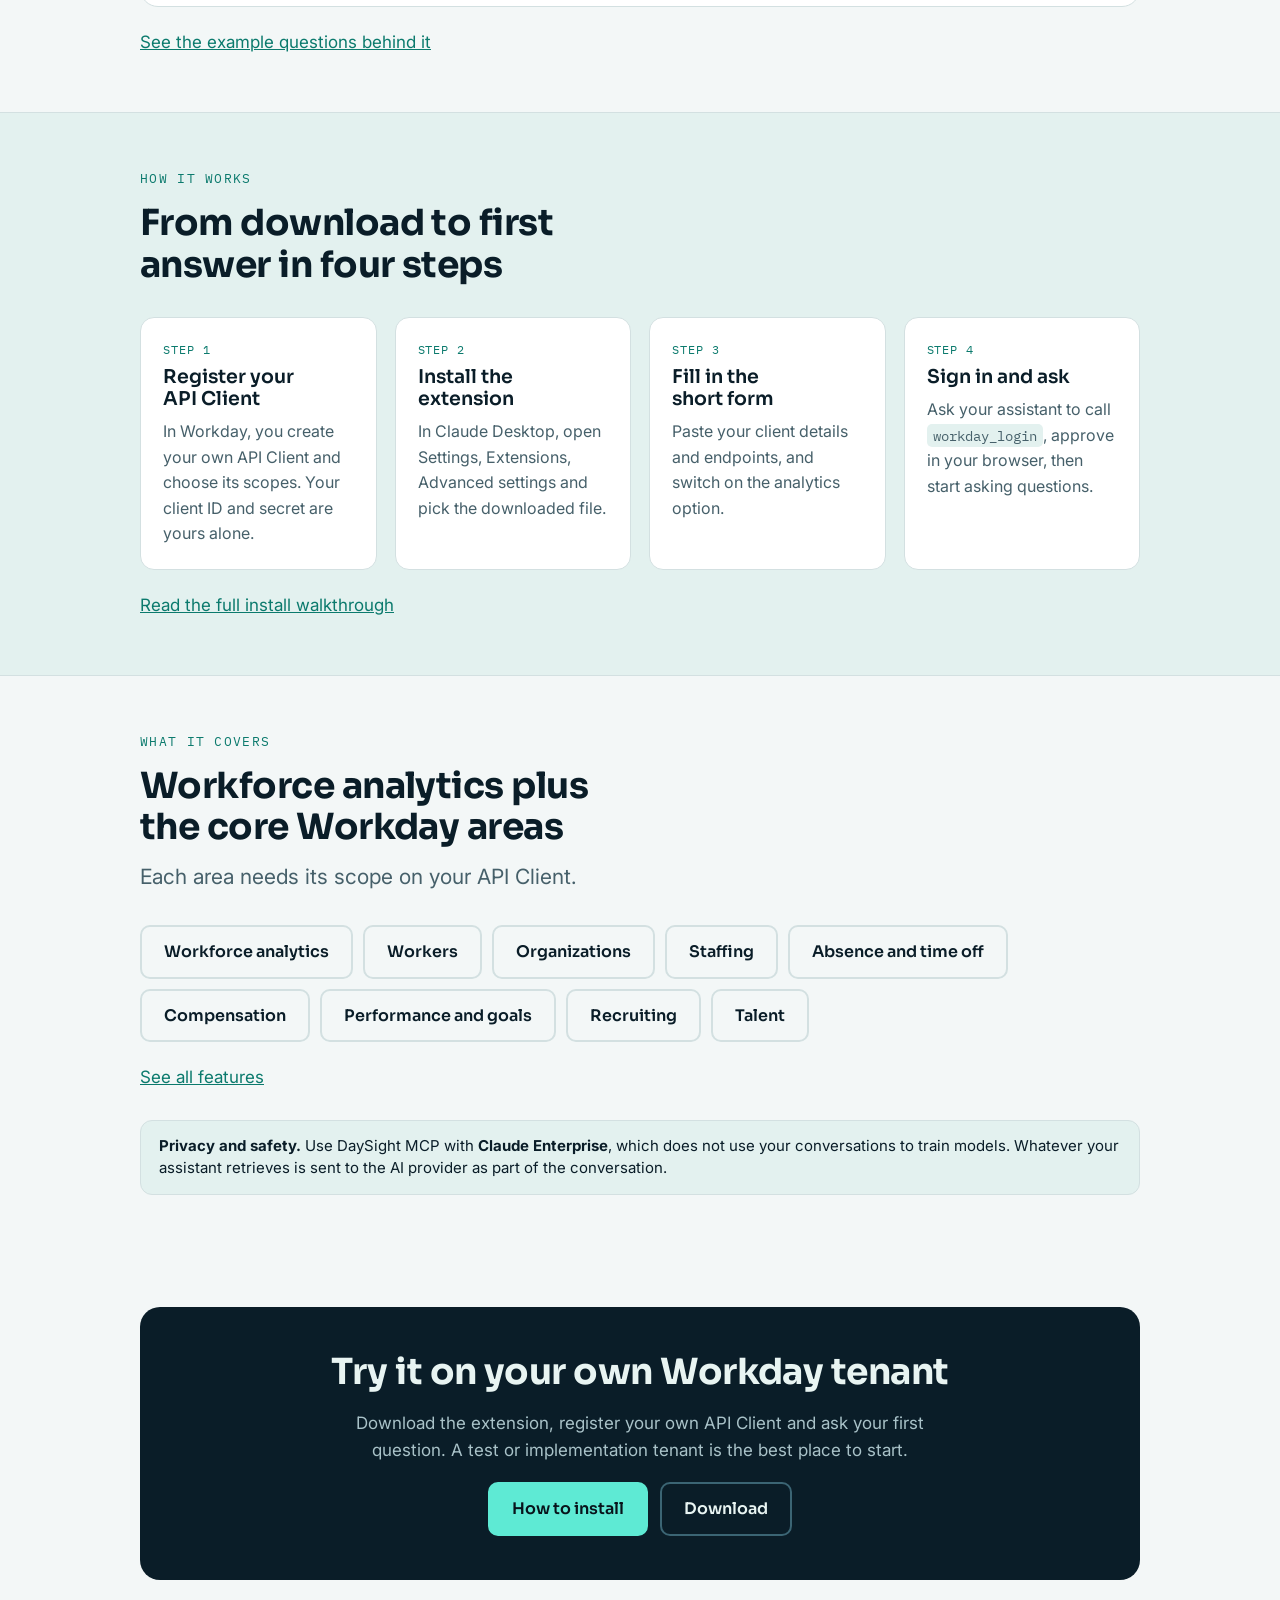
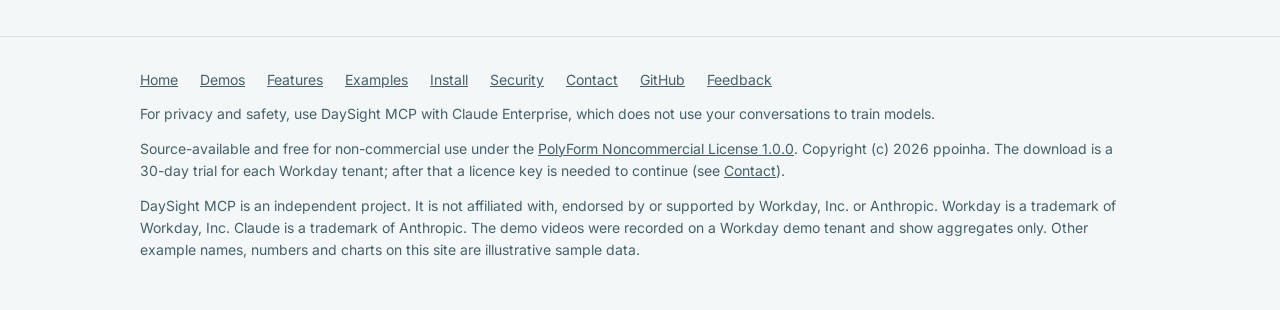
==== commit 2219a458: "Sync from private repository (76b05c6)" ====
--- a/docs/index.html
+++ b/docs/index.html
@@ -29,7 +29,7 @@
 <link rel="preconnect" href="https://fonts.gstatic.com" crossorigin>
 <link rel="stylesheet" href="https://fonts.googleapis.com/css2?family=IBM+Plex+Mono:wght@400;500&family=Inter:wght@400;500;600&family=Sora:wght@600;700&display=swap">
 <link rel="stylesheet" href="assets/site.css">
-<script type="application/ld+json">{"@context":"https://schema.org","@graph":[{"@type":"WebSite","@id":"https://daysight.dev/#website","url":"https://daysight.dev/","name":"DaySight MCP","inLanguage":"en","description":"DaySight MCP is a Workday MCP server that lets your AI assistant answer workforce questions in plain English, with charts and dashboards."},{"@type":"Organization","@id":"https://daysight.dev/#project","name":"DaySight MCP","url":"https://daysight.dev/","logo":"https://daysight.dev/assets/daysight-mcp-logo-512.png"},{"@type":"SoftwareApplication","@id":"https://daysight.dev/#software","name":"DaySight MCP","applicationCategory":"BusinessApplication","operatingSystem":"Windows","url":"https://daysight.dev/","image":"https://daysight.dev/assets/og-image.png","description":"A Model Context Protocol (MCP) server for Workday that lets an AI assistant answer workforce analytics questions in plain English, with charts and dashboards. Runs as a desktop extension on your own computer.","downloadUrl":"https://github.com/ppoinha/LocalWorkdayMCP/releases","license":"https://polyformproject.org/licenses/noncommercial/1.0.0","offers":{"@type":"Offer","price":"0","priceCurrency":"USD","description":"30-day trial for each Workday tenant and API client, then a licence key. Source-available under the PolyForm Noncommercial License 1.0.0"}}]}</script>
+<script type="application/ld+json">{"@context":"https://schema.org","@graph":[{"@type":"WebSite","@id":"https://daysight.dev/#website","url":"https://daysight.dev/","name":"DaySight MCP","inLanguage":"en","description":"DaySight MCP is a Workday MCP server that lets your AI assistant answer workforce questions in plain English, with charts and dashboards."},{"@type":"Organization","@id":"https://daysight.dev/#project","name":"DaySight MCP","url":"https://daysight.dev/","logo":"https://daysight.dev/assets/daysight-mcp-logo-512.png"},{"@type":"SoftwareApplication","@id":"https://daysight.dev/#software","name":"DaySight MCP","applicationCategory":"BusinessApplication","operatingSystem":"Windows","url":"https://daysight.dev/","image":"https://daysight.dev/assets/og-image.png","description":"A Model Context Protocol (MCP) server for Workday that lets an AI assistant answer workforce analytics questions in plain English, with charts and dashboards. Runs as a desktop extension on your own computer.","downloadUrl":"https://github.com/ppoinha/LocalWorkdayMCP/releases","license":"https://polyformproject.org/licenses/noncommercial/1.0.0","offers":{"@type":"Offer","price":"0","priceCurrency":"USD","description":"30-day trial for each Workday tenant, then a licence key. Source-available under the PolyForm Noncommercial License 1.0.0"}}]}</script>
 </head>
 <body>
 <header class="site"><div class="wrap">
@@ -56,7 +56,7 @@
 <button class="chip" type="button" data-demo data-src="assets/videos/pay-comparison.mp4?v=3" data-poster="assets/videos/pay-comparison-poster.jpg?v=3" aria-pressed="false">Pay comparison</button>
 <button class="chip" type="button" data-demo data-src="assets/videos/recruiting.mp4?v=3" data-poster="assets/videos/recruiting-poster.jpg?v=3" aria-pressed="false">Recruiting</button>
 </div>
-<p class="note" style="margin-top:12px">Recorded on a Workday demo tenant. Aggregates only, no individual records. Early testing, runs on your own Windows PC through Claude Desktop, free for non-commercial use, with a 30-day trial for each Workday tenant and API client. For privacy and safety, use it with Claude Enterprise, which does not use your conversations to train models.</p>
+<p class="note" style="margin-top:12px">Recorded on a Workday demo tenant. Aggregates only, no individual records. Early testing, runs on your own Windows PC through Claude Desktop, free for non-commercial use, with a 30-day trial for each Workday tenant. For privacy and safety, use it with Claude Enterprise, which does not use your conversations to train models.</p>
 </div>
 </div></section>
 
@@ -114,7 +114,7 @@
 <footer class="site"><div class="wrap">
 <div class="links"><a href="./">Home</a><a href="demos.html">Demos</a><a href="features.html">Features</a><a href="examples.html">Examples</a><a href="install.html">Install</a><a href="security.html">Security</a><a href="contact.html">Contact</a><a href="https://github.com/ppoinha/LocalWorkdayMCP">GitHub</a><a href="https://github.com/ppoinha/LocalWorkdayMCP/issues">Feedback</a></div>
 <p>For privacy and safety, use DaySight MCP with Claude Enterprise, which does not use your conversations to train models.</p>
-<p>Source-available and free for non-commercial use under the <a href="https://github.com/ppoinha/LocalWorkdayMCP/blob/main/LICENSE">PolyForm Noncommercial License 1.0.0</a>. Copyright (c) 2026 ppoinha. The download is a 30-day trial for each Workday tenant and API client; after that a licence key is needed to continue (see <a href="contact.html">Contact</a>).</p>
+<p>Source-available and free for non-commercial use under the <a href="https://github.com/ppoinha/LocalWorkdayMCP/blob/main/LICENSE">PolyForm Noncommercial License 1.0.0</a>. Copyright (c) 2026 ppoinha. The download is a 30-day trial for each Workday tenant; after that a licence key is needed to continue (see <a href="contact.html">Contact</a>).</p>
 <p>DaySight MCP is an independent project. It is not affiliated with, endorsed by or supported by Workday, Inc. or Anthropic. Workday is a trademark of Workday, Inc. Claude is a trademark of Anthropic. The demo videos were recorded on a Workday demo tenant and show aggregates only. Other example names, numbers and charts on this site are illustrative sample data.</p>
 </div></footer>
 <script src="assets/site.js" defer></script>
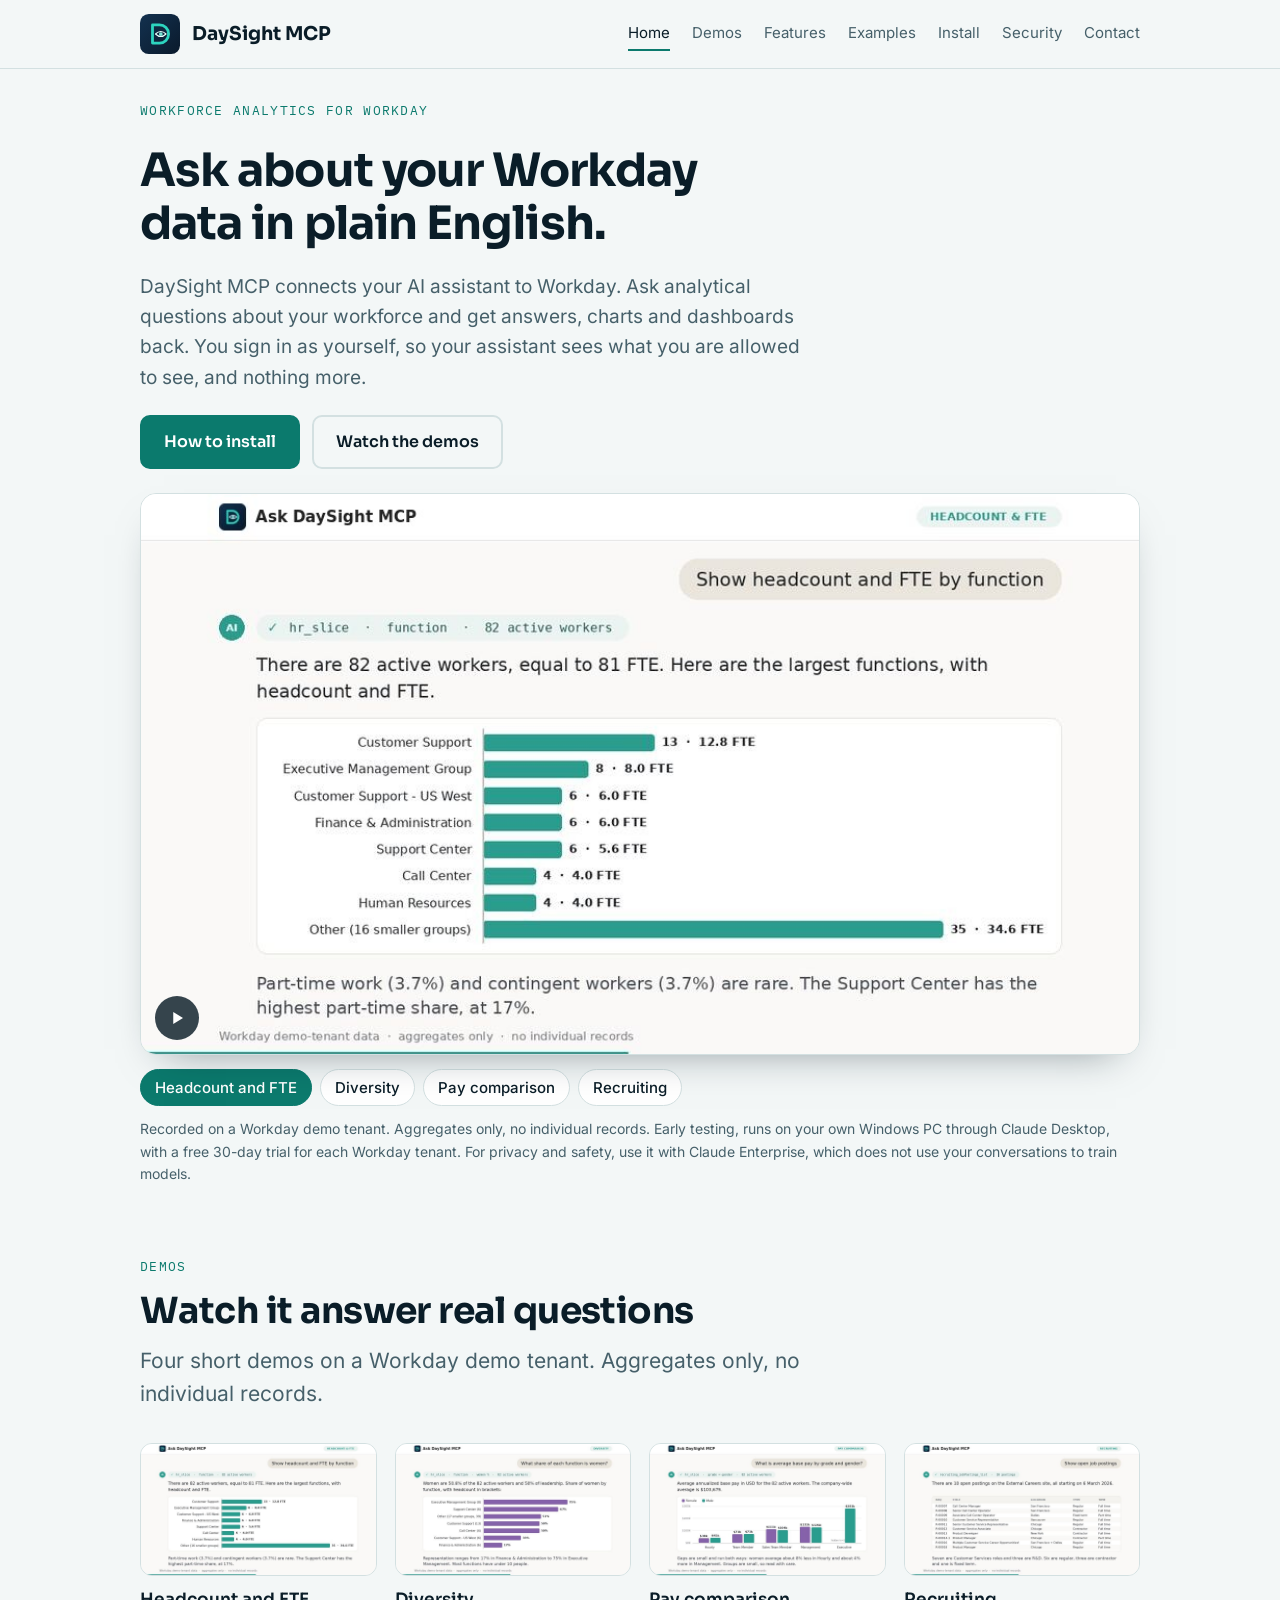
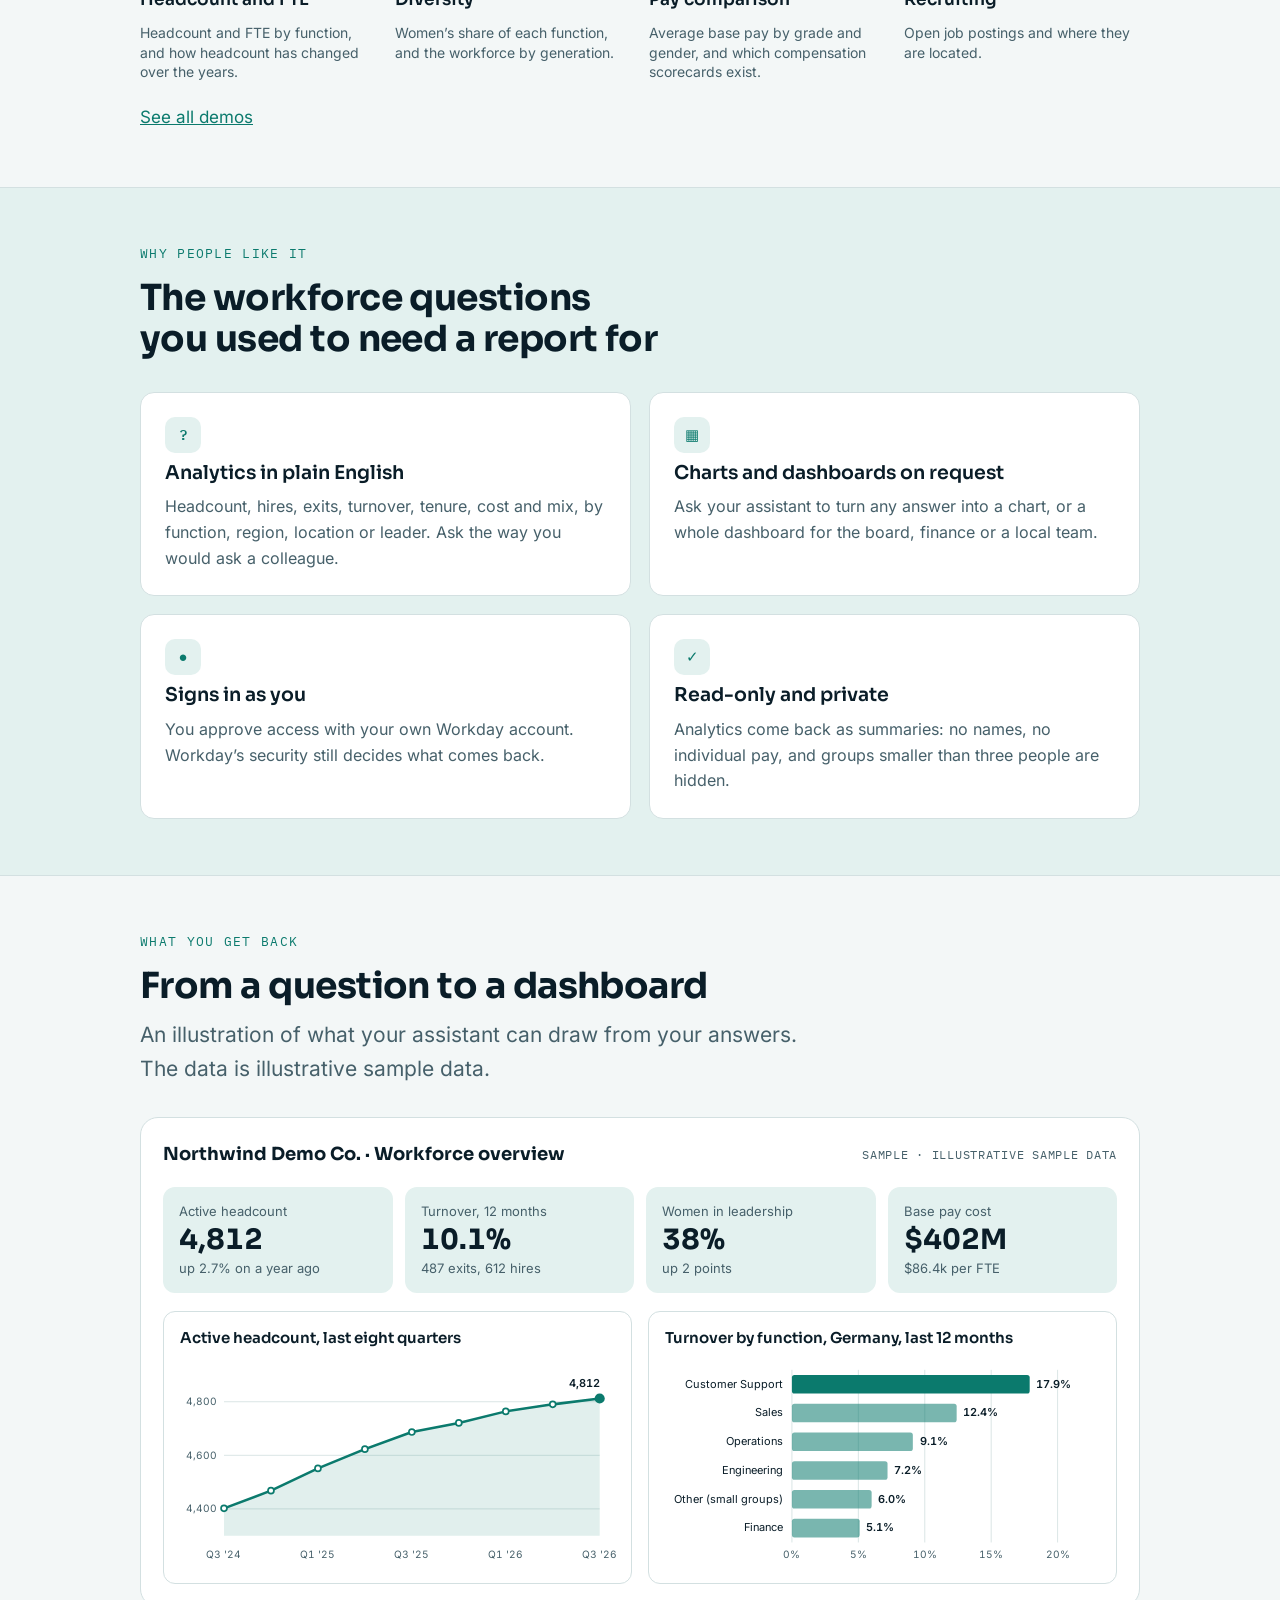
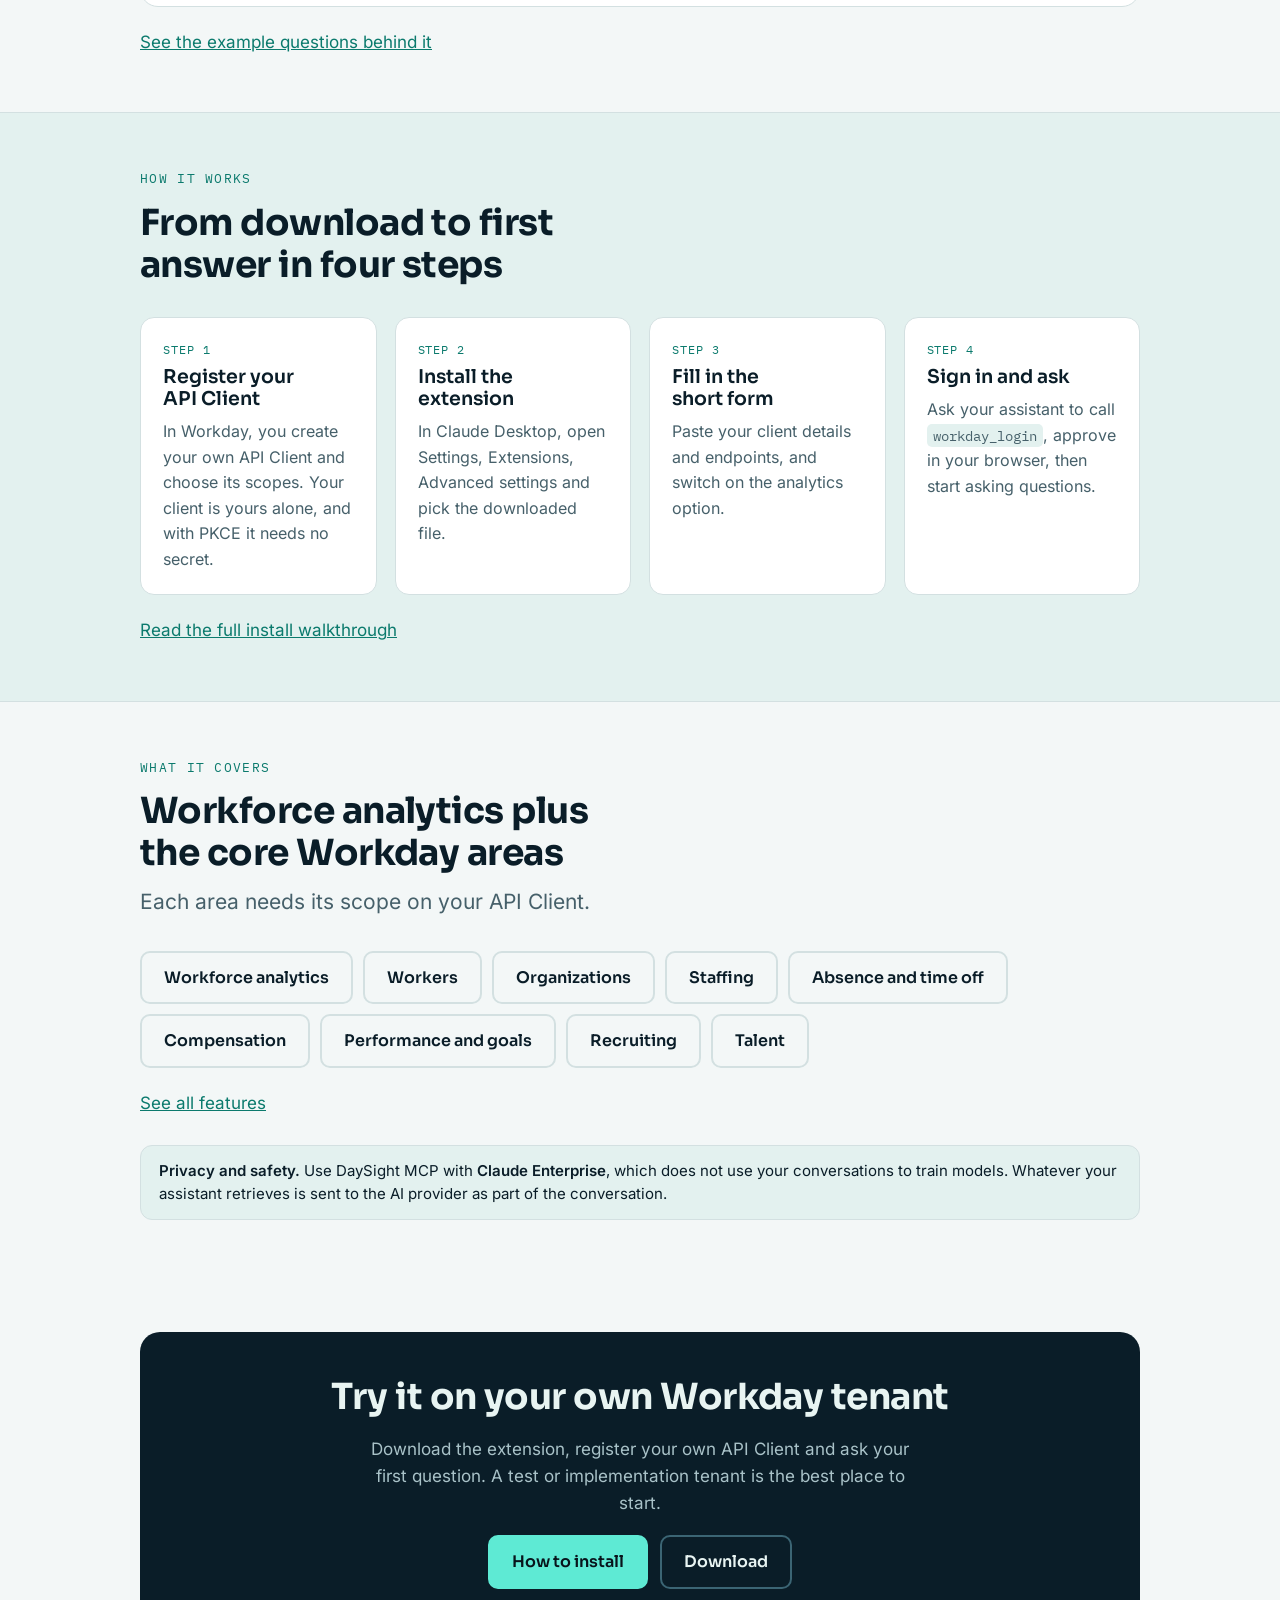
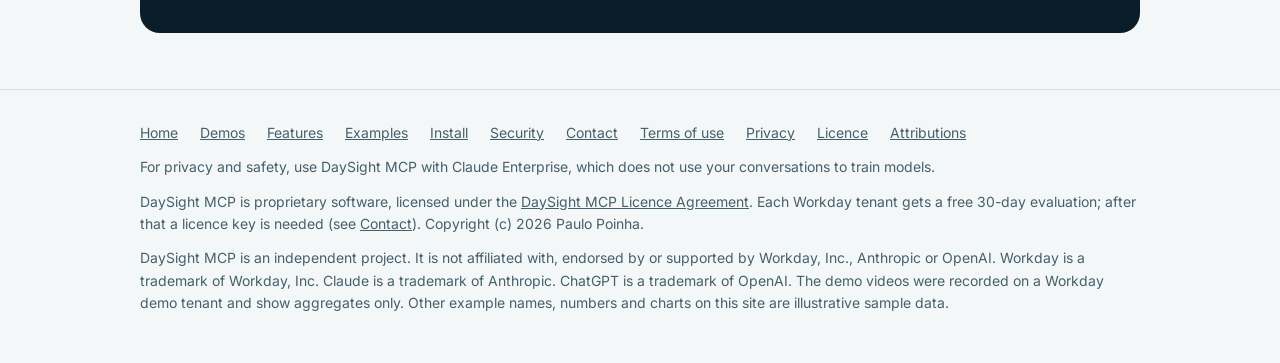
==== commit a4c4b859: "Sync from private repository (d698494)" ====
--- a/docs/index.html
+++ b/docs/index.html
@@ -25,16 +25,13 @@
 <meta name="theme-color" content="#0A1D28">
 <link rel="icon" type="image/svg+xml" href="assets/daysight-mcp-logo.svg">
 <link rel="apple-touch-icon" href="assets/daysight-mcp-logo-512.png">
-<link rel="preconnect" href="https://fonts.googleapis.com">
-<link rel="preconnect" href="https://fonts.gstatic.com" crossorigin>
-<link rel="stylesheet" href="https://fonts.googleapis.com/css2?family=IBM+Plex+Mono:wght@400;500&family=Inter:wght@400;500;600&family=Sora:wght@600;700&display=swap">
 <link rel="stylesheet" href="assets/site.css">
-<script type="application/ld+json">{"@context":"https://schema.org","@graph":[{"@type":"WebSite","@id":"https://daysight.dev/#website","url":"https://daysight.dev/","name":"DaySight MCP","inLanguage":"en","description":"DaySight MCP is a Workday MCP server that lets your AI assistant answer workforce questions in plain English, with charts and dashboards."},{"@type":"Organization","@id":"https://daysight.dev/#project","name":"DaySight MCP","url":"https://daysight.dev/","logo":"https://daysight.dev/assets/daysight-mcp-logo-512.png"},{"@type":"SoftwareApplication","@id":"https://daysight.dev/#software","name":"DaySight MCP","applicationCategory":"BusinessApplication","operatingSystem":"Windows","url":"https://daysight.dev/","image":"https://daysight.dev/assets/og-image.png","description":"A Model Context Protocol (MCP) server for Workday that lets an AI assistant answer workforce analytics questions in plain English, with charts and dashboards. Runs as a desktop extension on your own computer.","downloadUrl":"https://github.com/ppoinha/LocalWorkdayMCP/releases","license":"https://polyformproject.org/licenses/noncommercial/1.0.0","offers":{"@type":"Offer","price":"0","priceCurrency":"USD","description":"30-day trial for each Workday tenant, then a licence key. Source-available under the PolyForm Noncommercial License 1.0.0"}}]}</script>
+<script type="application/ld+json">{"@context":"https://schema.org","@graph":[{"@type":"WebSite","@id":"https://daysight.dev/#website","url":"https://daysight.dev/","name":"DaySight MCP","inLanguage":"en","description":"DaySight MCP is a Workday MCP server that lets your AI assistant answer workforce questions in plain English, with charts and dashboards."},{"@type":"Organization","@id":"https://daysight.dev/#project","name":"DaySight MCP","url":"https://daysight.dev/","logo":"https://daysight.dev/assets/daysight-mcp-logo-512.png"},{"@type":"SoftwareApplication","@id":"https://daysight.dev/#software","name":"DaySight MCP","applicationCategory":"BusinessApplication","operatingSystem":"Windows","url":"https://daysight.dev/","image":"https://daysight.dev/assets/og-image.png","description":"A Model Context Protocol (MCP) server for Workday that lets an AI assistant answer workforce analytics questions in plain English, with charts and dashboards. Runs as a desktop extension on your own computer.","downloadUrl":"https://daysight.dev/downloads/daysight-mcp-0.9.6.mcpb","license":"https://daysight.dev/license.html","offers":{"@type":"Offer","price":"0","priceCurrency":"USD","description":"30-day trial for each Workday tenant, then a licence key. Proprietary software under the DaySight MCP Licence Agreement"}}]}</script>
 </head>
 <body>
 <header class="site"><div class="wrap">
 <a class="brand" href="./"><img src="assets/daysight-mcp-logo.svg" alt="" width="40" height="40">DaySight MCP</a>
-<nav class="main" aria-label="Main"><a href="./" aria-current="page">Home</a><a href="demos.html">Demos</a><a href="features.html">Features</a><a href="examples.html">Examples</a><a href="install.html">Install</a><a href="security.html">Security</a><a href="contact.html">Contact</a><a href="https://github.com/ppoinha/LocalWorkdayMCP">GitHub</a></nav>
+<nav class="main" aria-label="Main"><a href="./" aria-current="page">Home</a><a href="demos.html">Demos</a><a href="features.html">Features</a><a href="examples.html">Examples</a><a href="install.html">Install</a><a href="security.html">Security</a><a href="contact.html">Contact</a></nav>
 </div></header>
 <main>
 
@@ -56,7 +53,7 @@
 <button class="chip" type="button" data-demo data-src="assets/videos/pay-comparison.mp4?v=3" data-poster="assets/videos/pay-comparison-poster.jpg?v=3" aria-pressed="false">Pay comparison</button>
 <button class="chip" type="button" data-demo data-src="assets/videos/recruiting.mp4?v=3" data-poster="assets/videos/recruiting-poster.jpg?v=3" aria-pressed="false">Recruiting</button>
 </div>
-<p class="note" style="margin-top:12px">Recorded on a Workday demo tenant. Aggregates only, no individual records. Early testing, runs on your own Windows PC through Claude Desktop, free for non-commercial use, with a 30-day trial for each Workday tenant. For privacy and safety, use it with Claude Enterprise, which does not use your conversations to train models.</p>
+<p class="note" style="margin-top:12px">Recorded on a Workday demo tenant. Aggregates only, no individual records. Early testing, runs on your own Windows PC through Claude Desktop, with a free 30-day trial for each Workday tenant. For privacy and safety, use it with Claude Enterprise, which does not use your conversations to train models.</p>
 </div>
 </div></section>
 
@@ -93,7 +90,7 @@
 <section class="band"><div class="wrap">
 <div class="sechead"><p class="eyebrow">How it works</p><h2>From download to first answer in four steps</h2></div>
 <ol class="steps">
-<li><h3>Register your API Client</h3><p>In Workday, you create your own API Client and choose its scopes. Your client ID and secret are yours alone.</p></li>
+<li><h3>Register your API Client</h3><p>In Workday, you create your own API Client and choose its scopes. Your client is yours alone, and with PKCE it needs no secret.</p></li>
 <li><h3>Install the extension</h3><p>In Claude Desktop, open Settings, Extensions, Advanced settings and pick the downloaded file.</p></li>
 <li><h3>Fill in the short form</h3><p>Paste your client details and endpoints, and switch on the analytics option.</p></li>
 <li><h3>Sign in and ask</h3><p>Ask your assistant to call <code>workday_login</code>, approve in your browser, then start asking questions.</p></li>
@@ -108,14 +105,14 @@
 <div style="margin-top:28px"><div class="privacy"><span><b>Privacy and safety.</b> Use DaySight MCP with <b>Claude Enterprise</b>, which does not use your conversations to train models. Whatever your assistant retrieves is sent to the AI provider as part of the conversation.</span></div></div>
 </div></section>
 <section><div class="wrap"><div class="cta"><h2>Try it on your own Workday tenant</h2><p>Download the extension, register your own API Client and ask your first question. A test or implementation tenant is the best place to start.</p>
-<div class="row" style="justify-content:center"><a class="btn" href="install.html">How to install</a><a class="btn ghost" href="https://github.com/ppoinha/LocalWorkdayMCP/releases">Download</a></div></div></div></section>
+<div class="row" style="justify-content:center"><a class="btn" href="install.html">How to install</a><a class="btn ghost" href="downloads/daysight-mcp-0.9.6.mcpb" download>Download</a></div></div></div></section>
 
 </main>
 <footer class="site"><div class="wrap">
-<div class="links"><a href="./">Home</a><a href="demos.html">Demos</a><a href="features.html">Features</a><a href="examples.html">Examples</a><a href="install.html">Install</a><a href="security.html">Security</a><a href="contact.html">Contact</a><a href="https://github.com/ppoinha/LocalWorkdayMCP">GitHub</a><a href="https://github.com/ppoinha/LocalWorkdayMCP/issues">Feedback</a></div>
+<div class="links"><a href="./">Home</a><a href="demos.html">Demos</a><a href="features.html">Features</a><a href="examples.html">Examples</a><a href="install.html">Install</a><a href="security.html">Security</a><a href="contact.html">Contact</a><a href="terms.html">Terms of use</a><a href="privacy.html">Privacy</a><a href="license.html">Licence</a><a href="attributions.html">Attributions</a></div>
 <p>For privacy and safety, use DaySight MCP with Claude Enterprise, which does not use your conversations to train models.</p>
-<p>Source-available and free for non-commercial use under the <a href="https://github.com/ppoinha/LocalWorkdayMCP/blob/main/LICENSE">PolyForm Noncommercial License 1.0.0</a>. Copyright (c) 2026 ppoinha. The download is a 30-day trial for each Workday tenant; after that a licence key is needed to continue (see <a href="contact.html">Contact</a>).</p>
-<p>DaySight MCP is an independent project. It is not affiliated with, endorsed by or supported by Workday, Inc. or Anthropic. Workday is a trademark of Workday, Inc. Claude is a trademark of Anthropic. The demo videos were recorded on a Workday demo tenant and show aggregates only. Other example names, numbers and charts on this site are illustrative sample data.</p>
+<p>DaySight MCP is proprietary software, licensed under the <a href="license.html">DaySight MCP Licence Agreement</a>. Each Workday tenant gets a free 30-day evaluation; after that a licence key is needed (see <a href="contact.html">Contact</a>). Copyright (c) 2026 Paulo Poinha.</p>
+<p>DaySight MCP is an independent project. It is not affiliated with, endorsed by or supported by Workday, Inc., Anthropic or OpenAI. Workday is a trademark of Workday, Inc. Claude is a trademark of Anthropic. ChatGPT is a trademark of OpenAI. The demo videos were recorded on a Workday demo tenant and show aggregates only. Other example names, numbers and charts on this site are illustrative sample data.</p>
 </div></footer>
 <script src="assets/site.js" defer></script>
 </body>
--- a/docs/assets/site.css
+++ b/docs/assets/site.css
@@ -1,4 +1,9 @@
 /* DaySight MCP site. Layout: single column, wide hero with a sample chat, grids of plain cards. */
+/* Self-hosted fonts (Inter, Sora, IBM Plex Mono; SIL Open Font License 1.1, see attributions.html). Latin subset. */
+@font-face{font-family:'IBM Plex Mono';font-style:normal;font-weight:400;font-display:swap;src:url(fonts/ibm-plex-mono-400.woff2) format('woff2')}
+@font-face{font-family:'IBM Plex Mono';font-style:normal;font-weight:500;font-display:swap;src:url(fonts/ibm-plex-mono-500.woff2) format('woff2')}
+@font-face{font-family:'Inter';font-style:normal;font-weight:400 600;font-display:swap;src:url(fonts/inter-var.woff2) format('woff2')}
+@font-face{font-family:'Sora';font-style:normal;font-weight:600 700;font-display:swap;src:url(fonts/sora-var.woff2) format('woff2')}
 :root{
   --bg:#F3F7F7; --card:#FFFFFF; --fg:#0A1D28; --muted:#46606A; --line:#D3E0E1;
   --accent:#0B7A6D; --accent-fg:#FFFFFF; --soft:#E3F1EF; --deep:#0A1D28; --deep-fg:#E8F4F2; --mint:#5EEAD4;
@@ -167,3 +172,11 @@
 .hero.hero-video h1{font-size:clamp(30px,4.6vw,46px)}
 .hero.hero-video .lede{font-size:clamp(16px,2vw,19px)}
 .hero.hero-video .wrap{gap:24px}
+.sha{word-break:break-all}
+.prose{max-width:760px}
+.prose h2{font-size:22px;margin:34px 0 10px}
+.prose h2:first-child,.prose .note+h2{margin-top:22px}
+.prose p,.prose li{margin:0 0 12px}
+.prose ul{padding-left:22px;margin:0 0 14px}
+.prose table{width:100%;margin:14px 0 24px}
+.addr{font-style:normal;line-height:1.75;margin:10px 0}
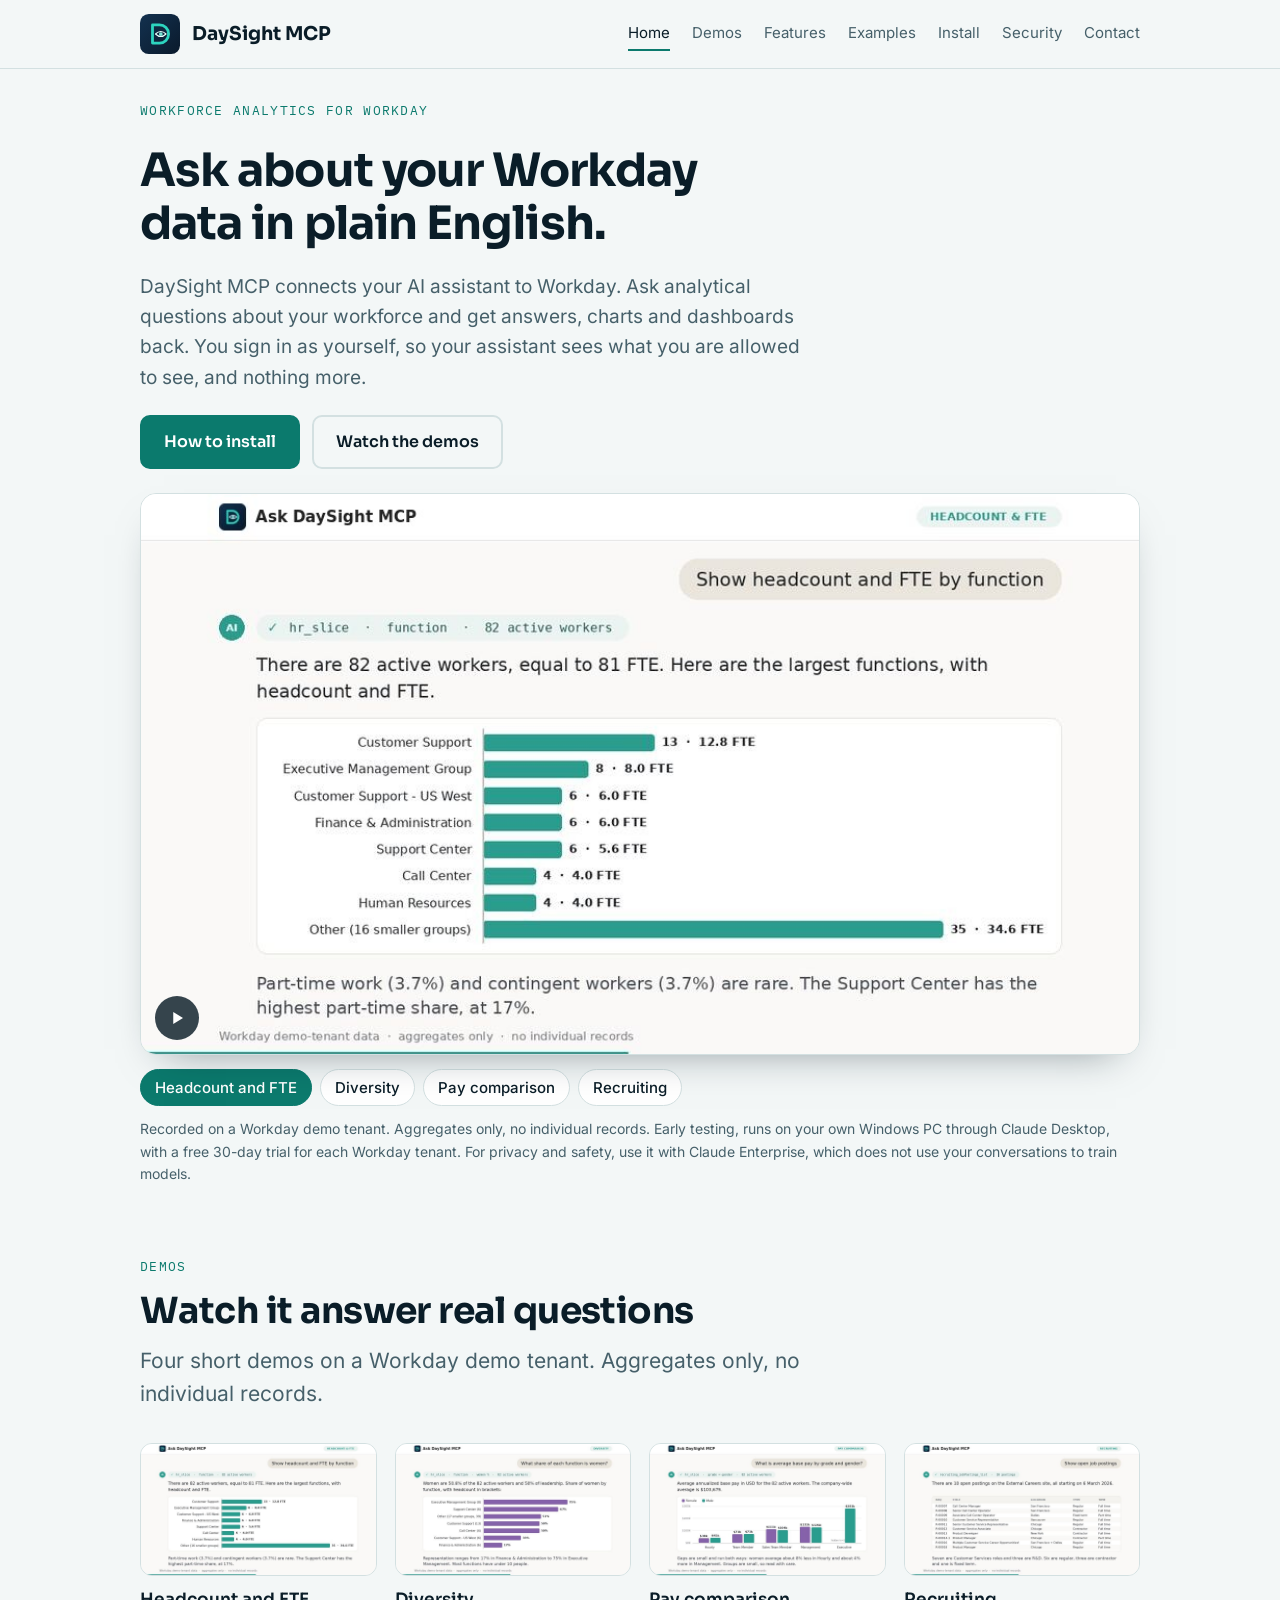
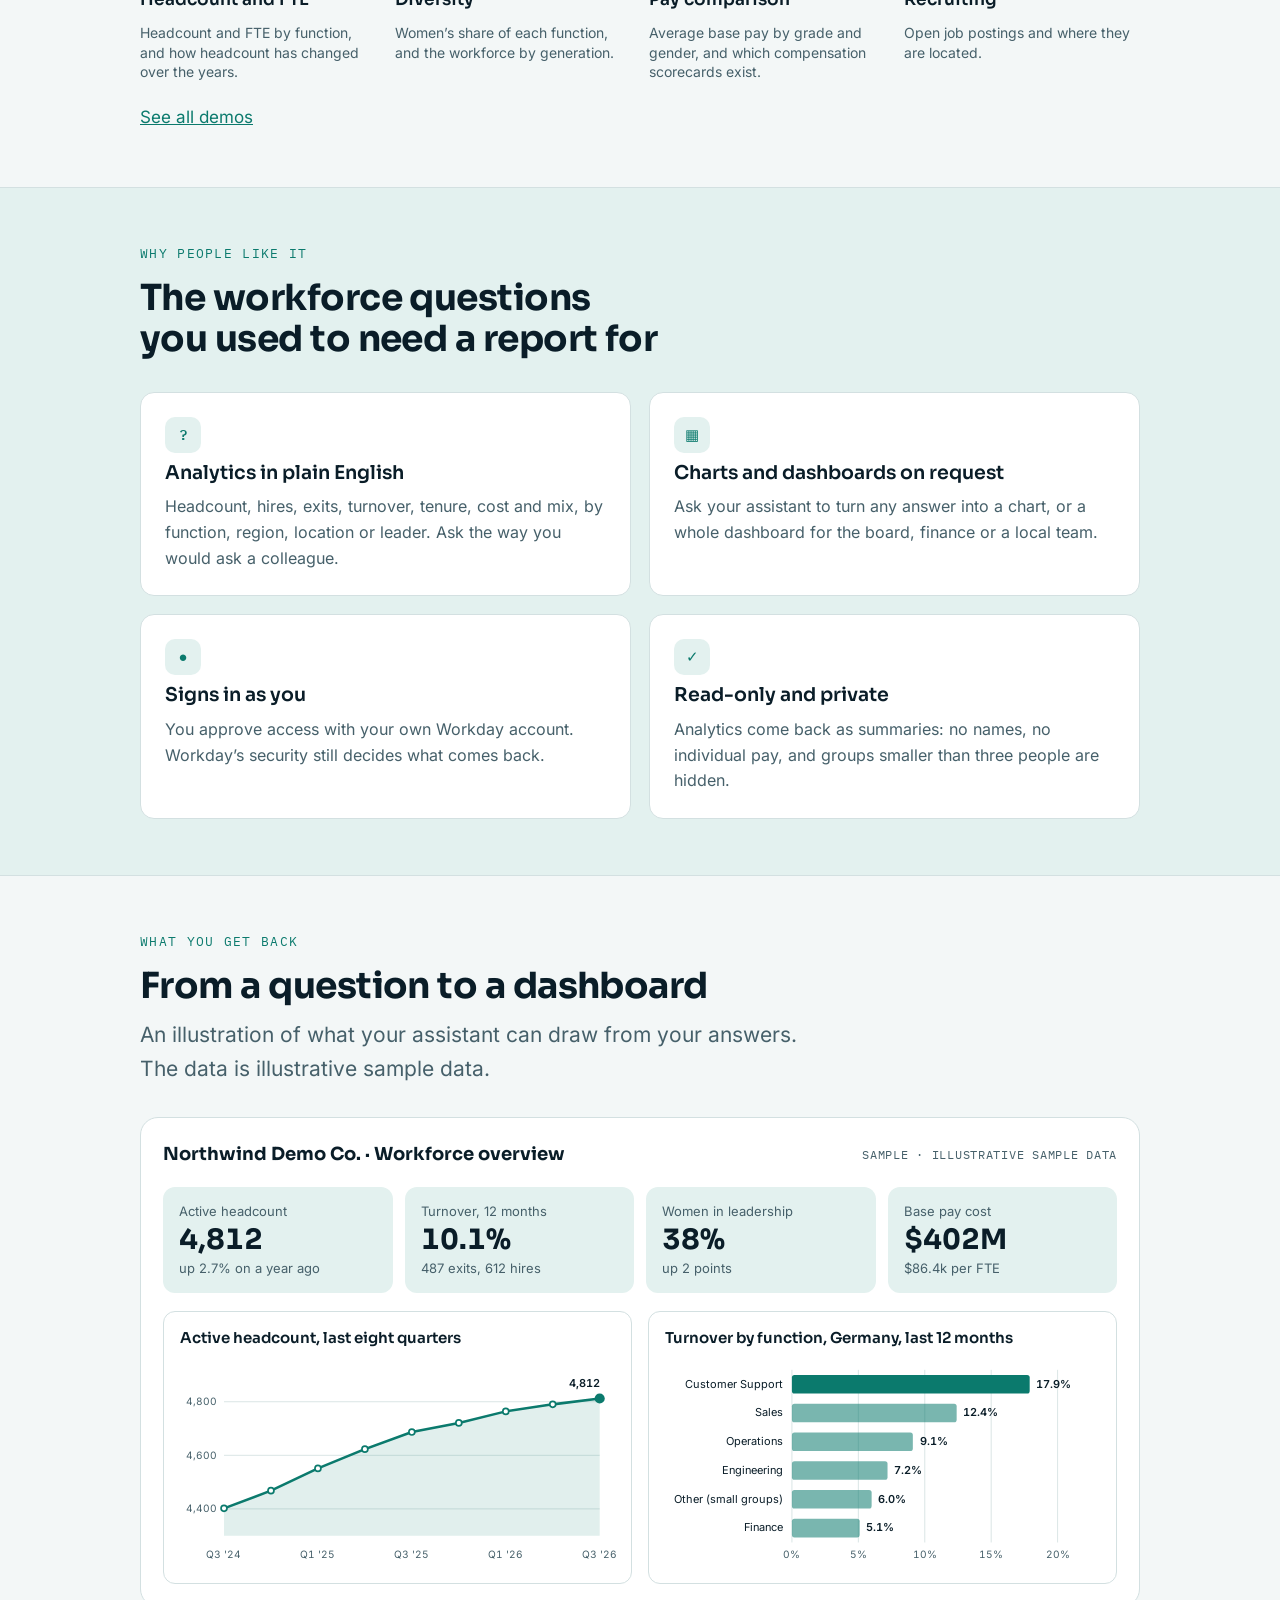
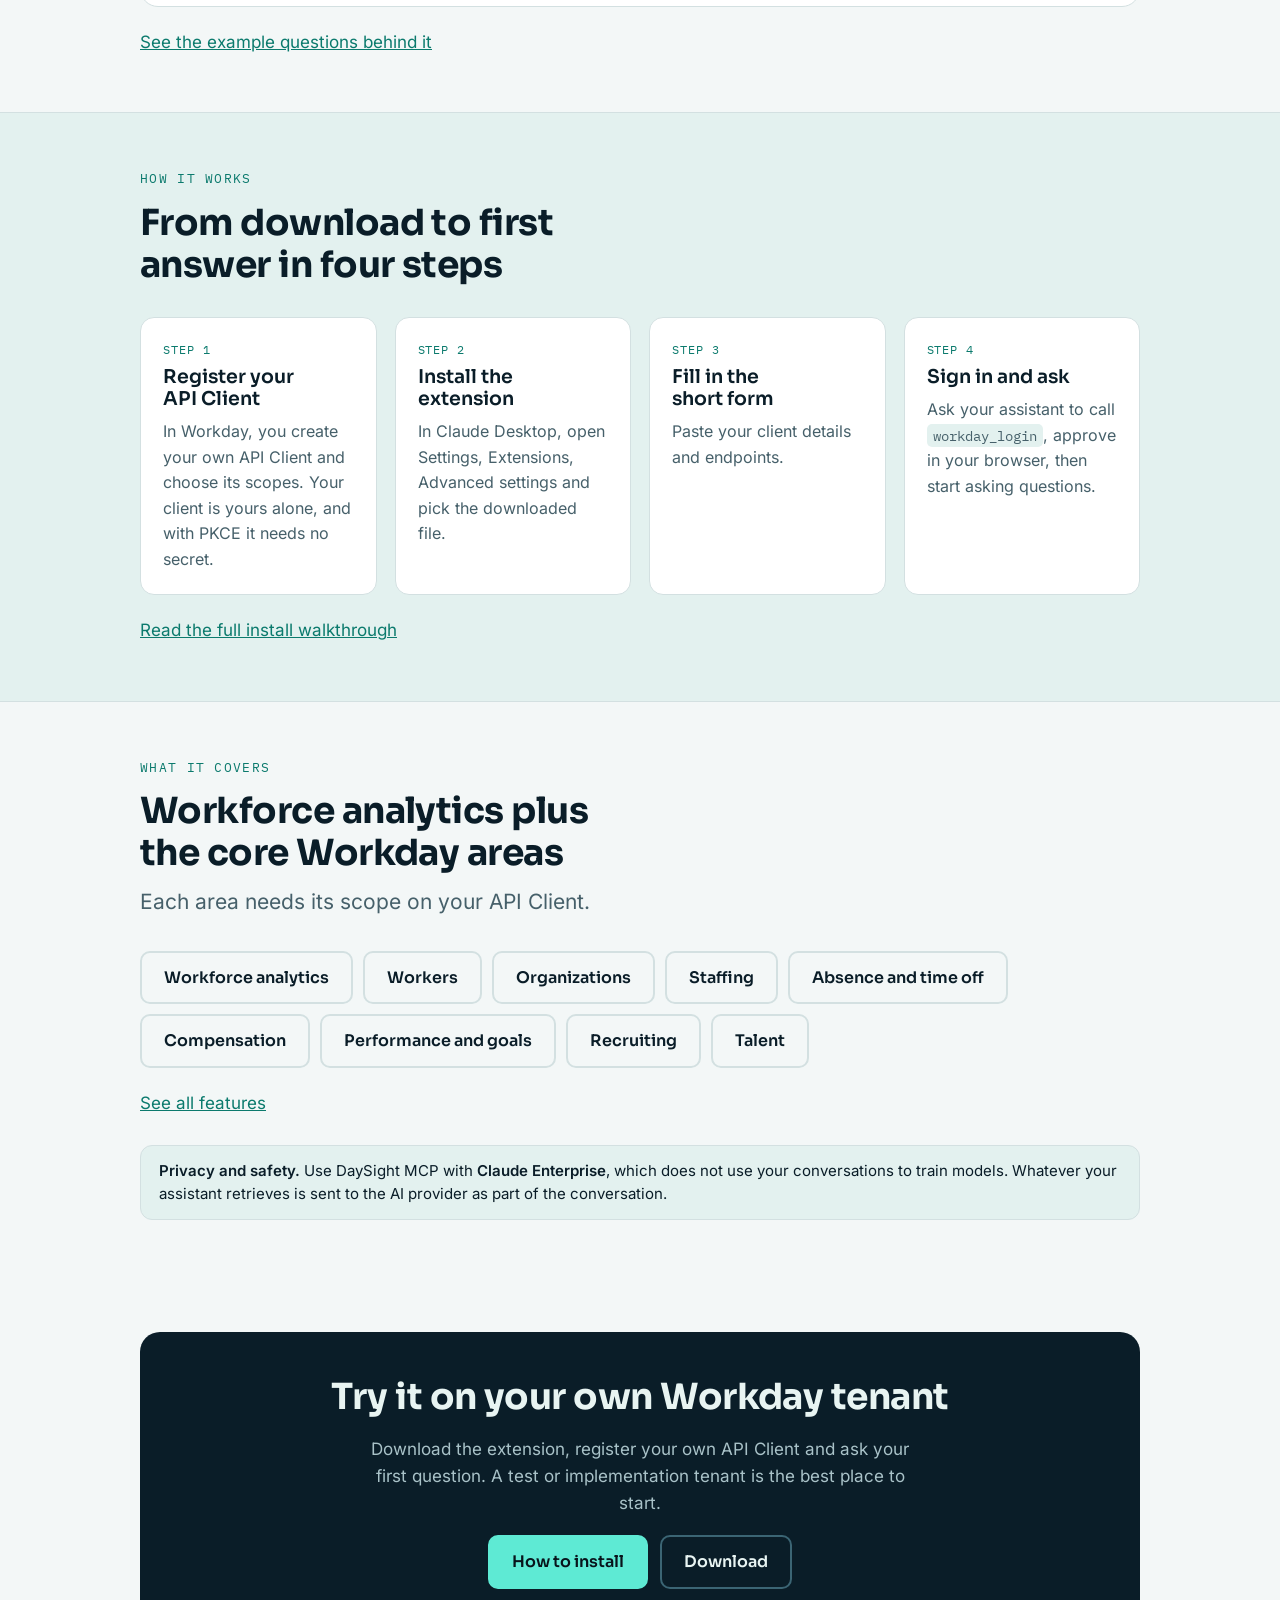
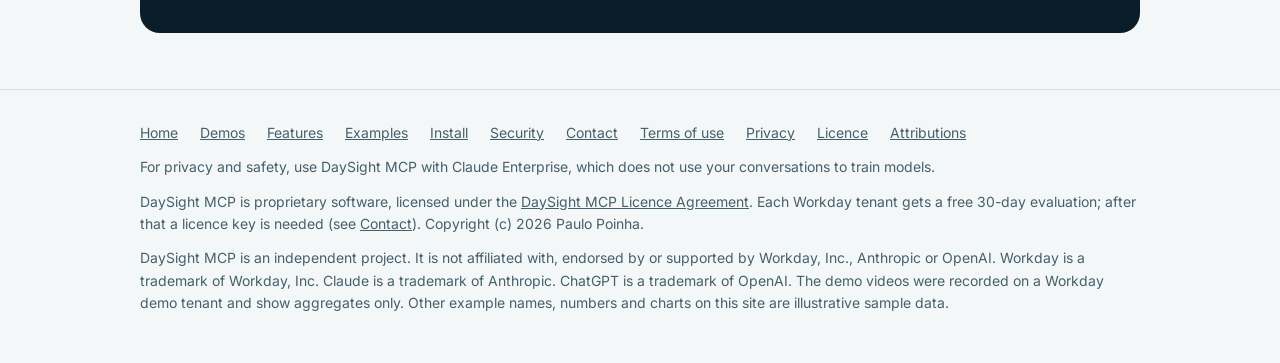
==== commit 4ce55d11: "Sync from private repository (8427464)" ====
--- a/docs/index.html
+++ b/docs/index.html
@@ -92,7 +92,7 @@
 <ol class="steps">
 <li><h3>Register your API Client</h3><p>In Workday, you create your own API Client and choose its scopes. Your client is yours alone, and with PKCE it needs no secret.</p></li>
 <li><h3>Install the extension</h3><p>In Claude Desktop, open Settings, Extensions, Advanced settings and pick the downloaded file.</p></li>
-<li><h3>Fill in the short form</h3><p>Paste your client details and endpoints, and switch on the analytics option.</p></li>
+<li><h3>Fill in the short form</h3><p>Paste your client details and endpoints.</p></li>
 <li><h3>Sign in and ask</h3><p>Ask your assistant to call <code>workday_login</code>, approve in your browser, then start asking questions.</p></li>
 </ol>
 <p style="margin-top:22px"><a href="install.html">Read the full install walkthrough</a></p>
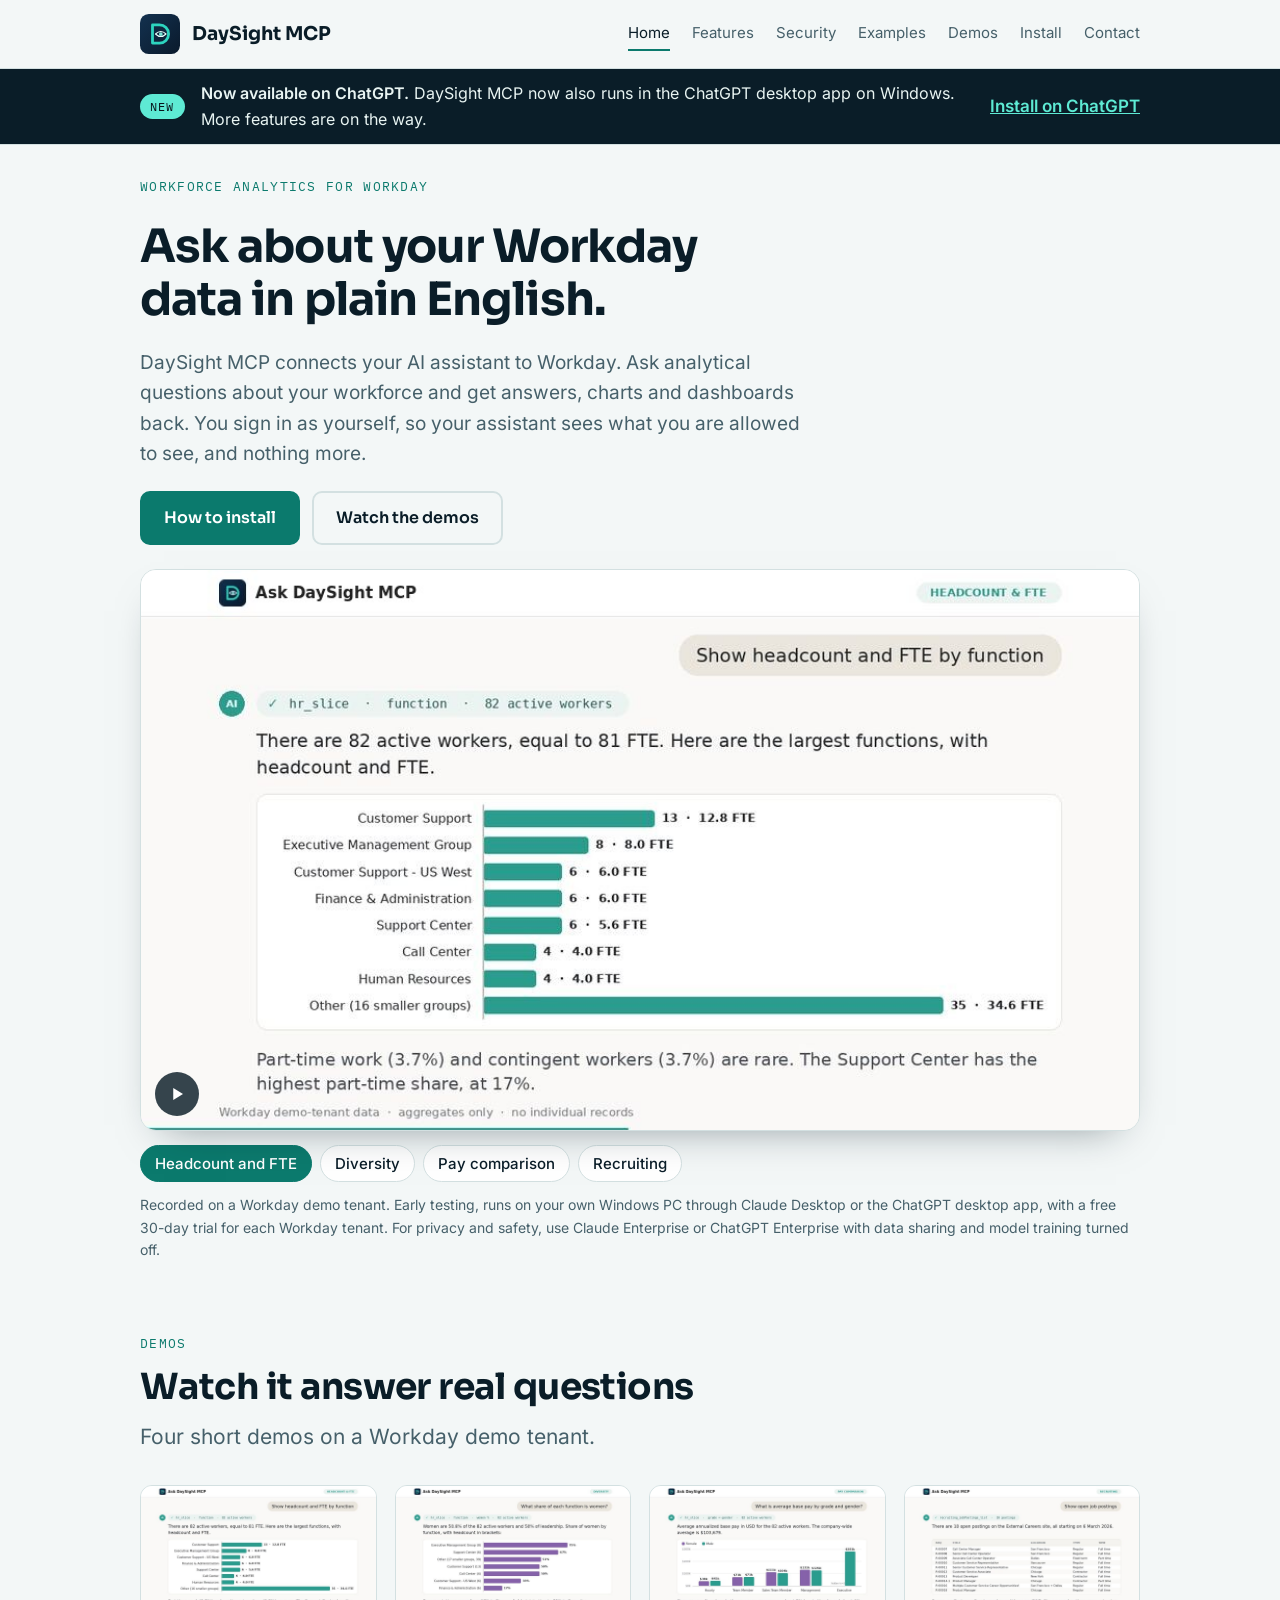
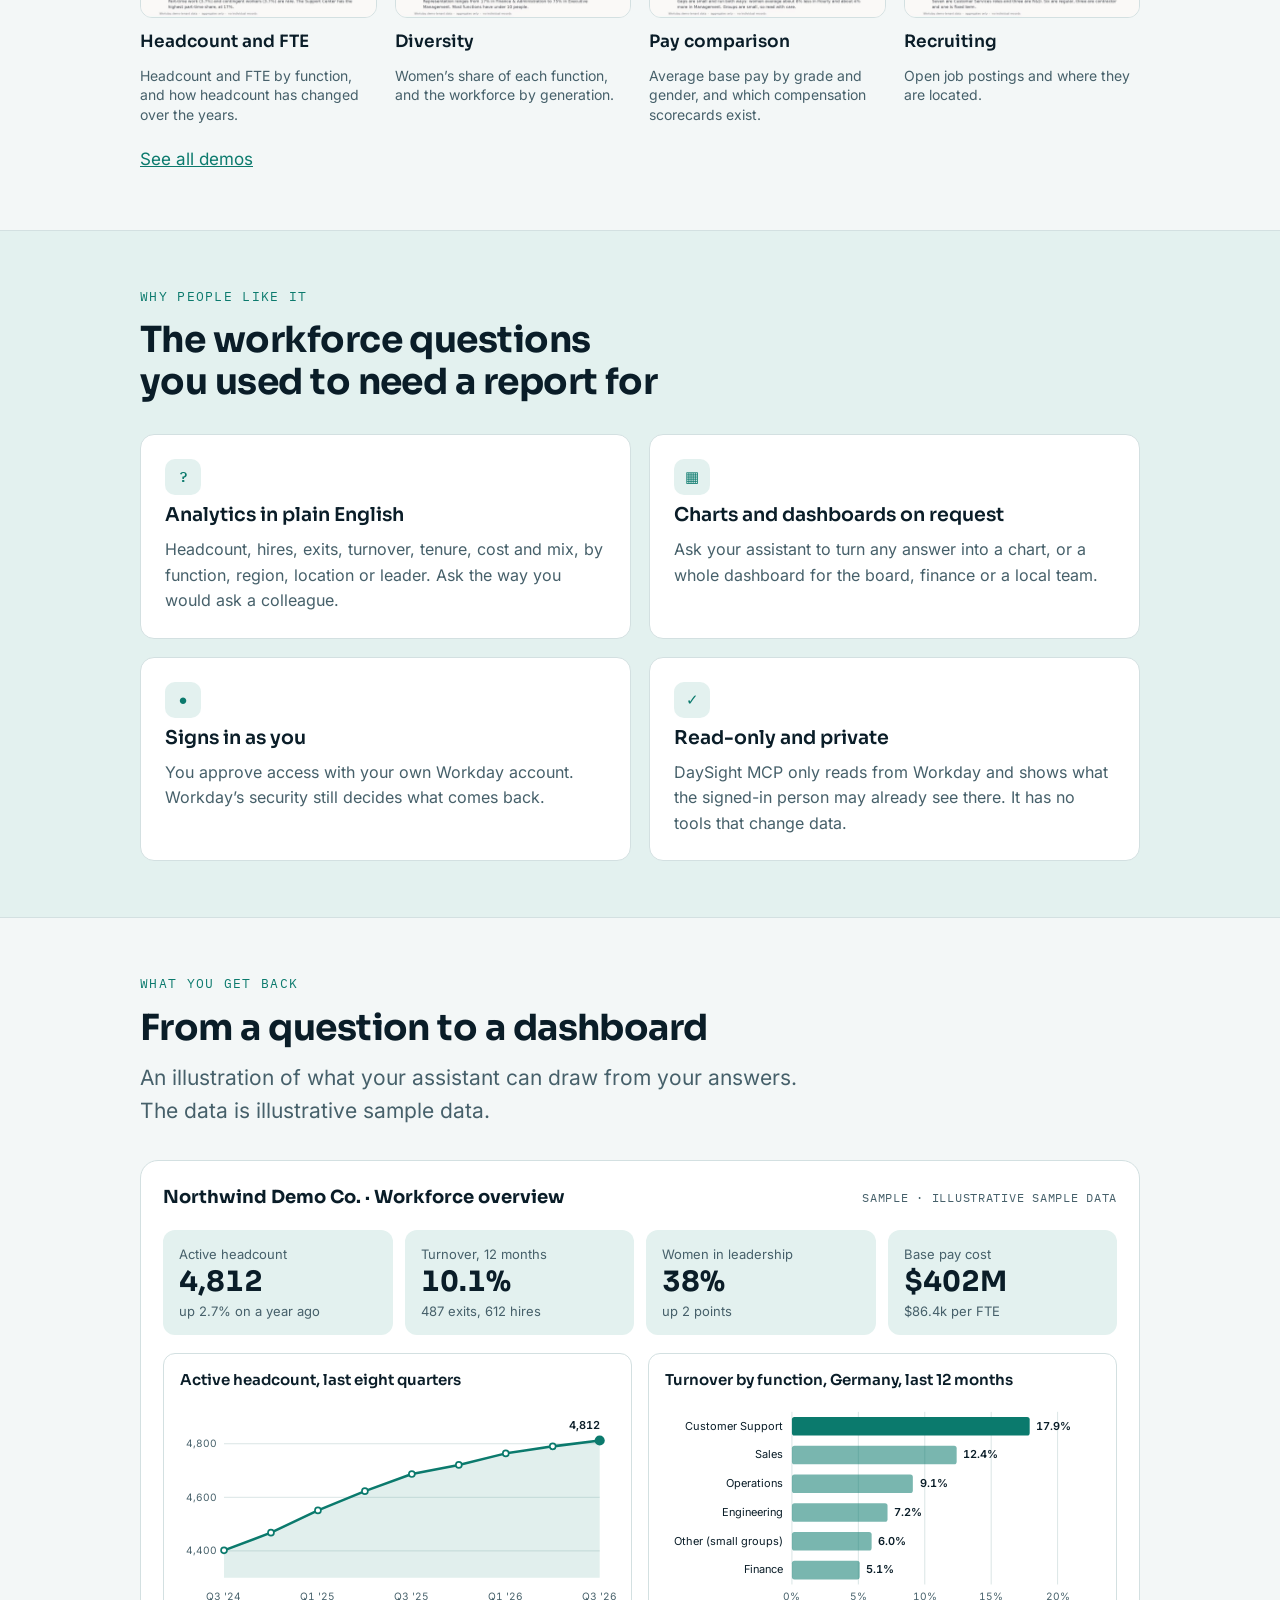
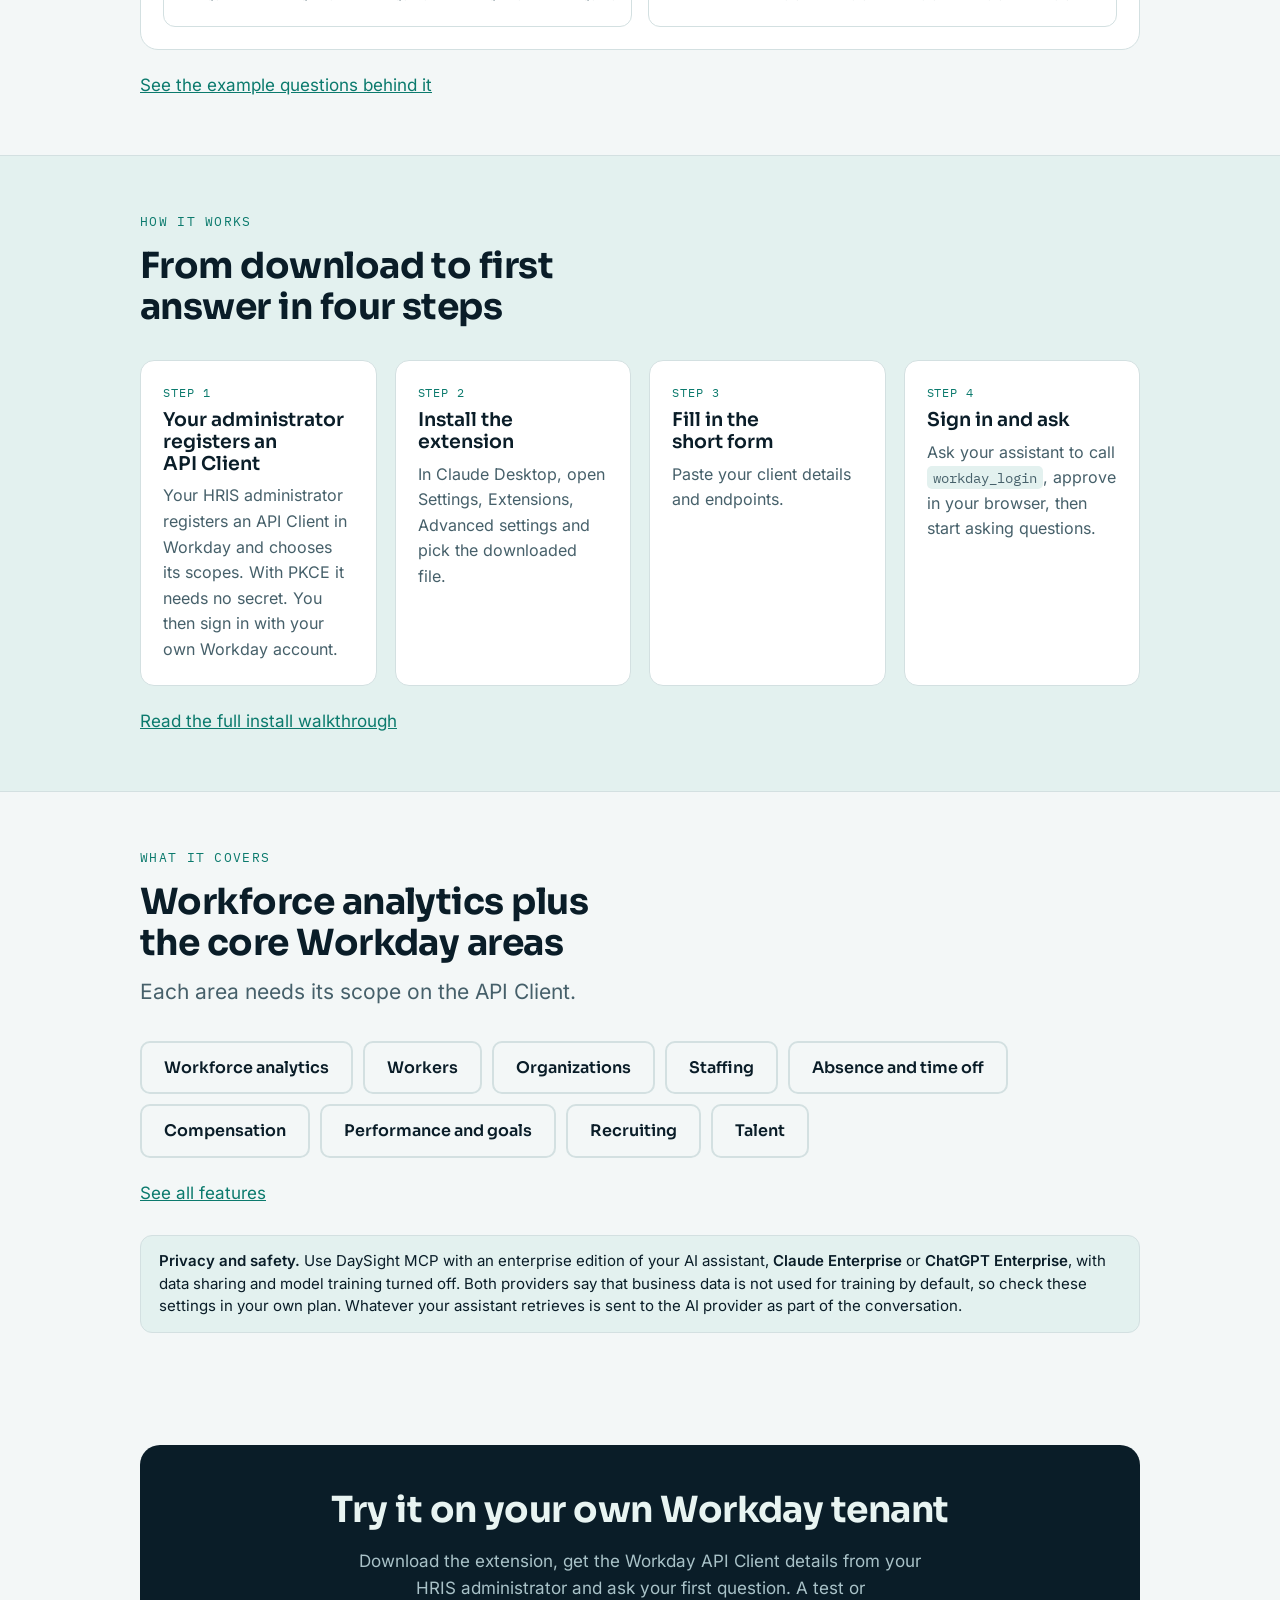
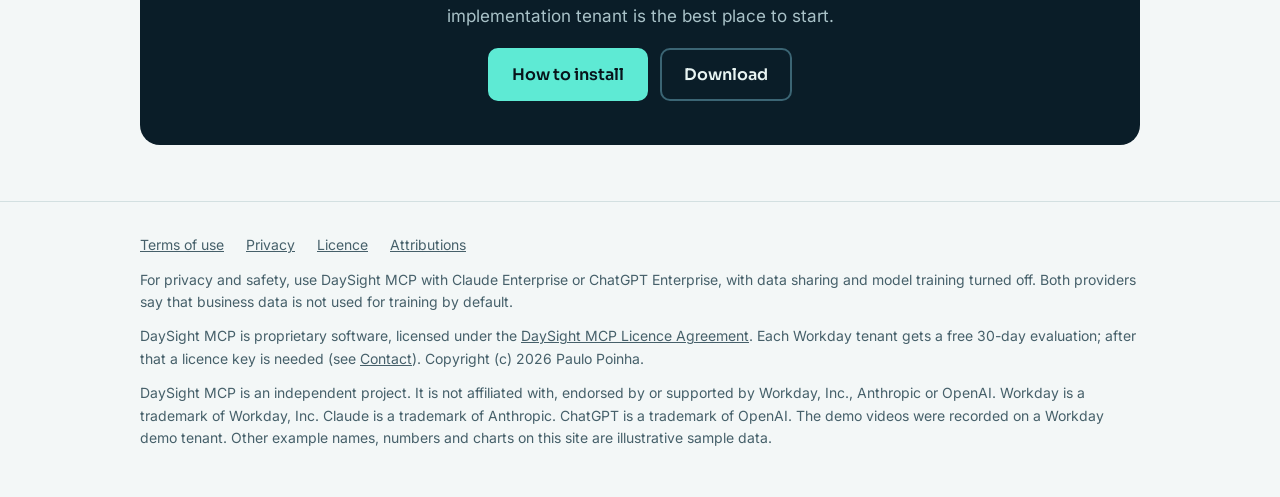
==== commit dec44bbd: "Sync from private repository (1b46e4e)" ====
--- a/docs/index.html
+++ b/docs/index.html
@@ -26,13 +26,14 @@
 <link rel="icon" type="image/svg+xml" href="assets/daysight-mcp-logo.svg">
 <link rel="apple-touch-icon" href="assets/daysight-mcp-logo-512.png">
 <link rel="stylesheet" href="assets/site.css">
-<script type="application/ld+json">{"@context":"https://schema.org","@graph":[{"@type":"WebSite","@id":"https://daysight.dev/#website","url":"https://daysight.dev/","name":"DaySight MCP","inLanguage":"en","description":"DaySight MCP is a Workday MCP server that lets your AI assistant answer workforce questions in plain English, with charts and dashboards."},{"@type":"Organization","@id":"https://daysight.dev/#project","name":"DaySight MCP","url":"https://daysight.dev/","logo":"https://daysight.dev/assets/daysight-mcp-logo-512.png"},{"@type":"SoftwareApplication","@id":"https://daysight.dev/#software","name":"DaySight MCP","applicationCategory":"BusinessApplication","operatingSystem":"Windows","url":"https://daysight.dev/","image":"https://daysight.dev/assets/og-image.png","description":"A Model Context Protocol (MCP) server for Workday that lets an AI assistant answer workforce analytics questions in plain English, with charts and dashboards. Runs as a desktop extension on your own computer.","downloadUrl":"https://daysight.dev/downloads/daysight-mcp-0.9.6.mcpb","license":"https://daysight.dev/license.html","offers":{"@type":"Offer","price":"0","priceCurrency":"USD","description":"30-day trial for each Workday tenant, then a licence key. Proprietary software under the DaySight MCP Licence Agreement"}}]}</script>
+<script type="application/ld+json">{"@context":"https://schema.org","@graph":[{"@type":"WebSite","@id":"https://daysight.dev/#website","url":"https://daysight.dev/","name":"DaySight MCP","inLanguage":"en","description":"DaySight MCP is a Workday MCP server that lets your AI assistant answer workforce questions in plain English, with charts and dashboards."},{"@type":"Organization","@id":"https://daysight.dev/#project","name":"DaySight MCP","url":"https://daysight.dev/","logo":"https://daysight.dev/assets/daysight-mcp-logo-512.png"},{"@type":"SoftwareApplication","@id":"https://daysight.dev/#software","name":"DaySight MCP","applicationCategory":"BusinessApplication","operatingSystem":"Windows","url":"https://daysight.dev/","image":"https://daysight.dev/assets/og-image.png","description":"A Model Context Protocol (MCP) server for Workday that lets an AI assistant answer workforce analytics questions in plain English, with charts and dashboards. Runs as a desktop extension on your own computer.","downloadUrl":"https://daysight.dev/downloads/daysight-mcp-0.10.0.mcpb","license":"https://daysight.dev/license.html","offers":{"@type":"Offer","price":"0","priceCurrency":"USD","description":"30-day trial for each Workday tenant, then a licence key. Proprietary software under the DaySight MCP Licence Agreement"}}]}</script>
 </head>
 <body>
 <header class="site"><div class="wrap">
 <a class="brand" href="./"><img src="assets/daysight-mcp-logo.svg" alt="" width="40" height="40">DaySight MCP</a>
-<nav class="main" aria-label="Main"><a href="./" aria-current="page">Home</a><a href="demos.html">Demos</a><a href="features.html">Features</a><a href="examples.html">Examples</a><a href="install.html">Install</a><a href="security.html">Security</a><a href="contact.html">Contact</a></nav>
+<nav class="main" aria-label="Main"><a href="./" aria-current="page">Home</a><a href="features.html">Features</a><a href="security.html">Security</a><a href="examples.html">Examples</a><a href="demos.html">Demos</a><a href="install.html">Install</a><a href="contact.html">Contact</a></nav>
 </div></header>
+<div class="announce" role="region" aria-label="Announcement"><div class="wrap"><span class="tag">New</span><p><b>Now available on ChatGPT.</b> DaySight MCP now also runs in the ChatGPT desktop app on Windows. More features are on the way.</p><a href="install.html#chatgpt">Install on ChatGPT</a></div></div>
 <main>
 
 <section class="hero hero-video"><div class="wrap">
@@ -53,12 +54,12 @@
 <button class="chip" type="button" data-demo data-src="assets/videos/pay-comparison.mp4?v=3" data-poster="assets/videos/pay-comparison-poster.jpg?v=3" aria-pressed="false">Pay comparison</button>
 <button class="chip" type="button" data-demo data-src="assets/videos/recruiting.mp4?v=3" data-poster="assets/videos/recruiting-poster.jpg?v=3" aria-pressed="false">Recruiting</button>
 </div>
-<p class="note" style="margin-top:12px">Recorded on a Workday demo tenant. Aggregates only, no individual records. Early testing, runs on your own Windows PC through Claude Desktop, with a free 30-day trial for each Workday tenant. For privacy and safety, use it with Claude Enterprise, which does not use your conversations to train models.</p>
+<p class="note" style="margin-top:12px">Recorded on a Workday demo tenant. Early testing, runs on your own Windows PC through Claude Desktop or the ChatGPT desktop app, with a free 30-day trial for each Workday tenant. For privacy and safety, use Claude Enterprise or ChatGPT Enterprise with data sharing and model training turned off.</p>
 </div>
 </div></section>
 
 <section><div class="wrap">
-<div class="sechead"><p class="eyebrow">Demos</p><h2>Watch it answer real questions</h2><p class="lede">Four short demos on a Workday demo tenant. Aggregates only, no individual records.</p></div>
+<div class="sechead"><p class="eyebrow">Demos</p><h2>Watch it answer real questions</h2><p class="lede">Four short demos on a Workday demo tenant.</p></div>
 <div class="demo-cards">
 <a class="demo-card" href="demos.html#headcount-fte"><img src="assets/videos/headcount-fte-poster.jpg?v=3" alt="" width="960" height="540" loading="lazy"><span>Headcount and FTE</span><small>Headcount and FTE by function, and how headcount has changed over the years.</small></a><a class="demo-card" href="demos.html#diversity"><img src="assets/videos/diversity-poster.jpg?v=3" alt="" width="960" height="540" loading="lazy"><span>Diversity</span><small>Women’s share of each function, and the workforce by generation.</small></a><a class="demo-card" href="demos.html#pay-comparison"><img src="assets/videos/pay-comparison-poster.jpg?v=3" alt="" width="960" height="540" loading="lazy"><span>Pay comparison</span><small>Average base pay by grade and gender, and which compensation scorecards exist.</small></a><a class="demo-card" href="demos.html#recruiting"><img src="assets/videos/recruiting-poster.jpg?v=3" alt="" width="960" height="540" loading="lazy"><span>Recruiting</span><small>Open job postings and where they are located.</small></a>
 </div>
@@ -71,7 +72,7 @@
 <div class="card"><span class="ico">?</span><h3>Analytics in plain English</h3><p>Headcount, hires, exits, turnover, tenure, cost and mix, by function, region, location or leader. Ask the way you would ask a colleague.</p></div>
 <div class="card"><span class="ico">&#9638;</span><h3>Charts and dashboards on request</h3><p>Ask your assistant to turn any answer into a chart, or a whole dashboard for the board, finance or a local team.</p></div>
 <div class="card"><span class="ico">&#9679;</span><h3>Signs in as you</h3><p>You approve access with your own Workday account. Workday&rsquo;s security still decides what comes back.</p></div>
-<div class="card"><span class="ico">&#10003;</span><h3>Read-only and private</h3><p>Analytics come back as summaries: no names, no individual pay, and groups smaller than three people are hidden.</p></div>
+<div class="card"><span class="ico">&#10003;</span><h3>Read-only and private</h3><p>DaySight MCP only reads from Workday and shows what the signed-in person may already see there. It has no tools that change data.</p></div>
 </div>
 </div></section>
 
@@ -90,7 +91,7 @@
 <section class="band"><div class="wrap">
 <div class="sechead"><p class="eyebrow">How it works</p><h2>From download to first answer in four steps</h2></div>
 <ol class="steps">
-<li><h3>Register your API Client</h3><p>In Workday, you create your own API Client and choose its scopes. Your client is yours alone, and with PKCE it needs no secret.</p></li>
+<li><h3>Your administrator registers an API Client</h3><p>Your HRIS administrator registers an API Client in Workday and chooses its scopes. With PKCE it needs no secret. You then sign in with your own Workday account.</p></li>
 <li><h3>Install the extension</h3><p>In Claude Desktop, open Settings, Extensions, Advanced settings and pick the downloaded file.</p></li>
 <li><h3>Fill in the short form</h3><p>Paste your client details and endpoints.</p></li>
 <li><h3>Sign in and ask</h3><p>Ask your assistant to call <code>workday_login</code>, approve in your browser, then start asking questions.</p></li>
@@ -99,20 +100,20 @@
 </div></section>
 
 <section><div class="wrap">
-<div class="sechead"><p class="eyebrow">What it covers</p><h2>Workforce analytics plus the core Workday areas</h2><p class="lede">Each area needs its scope on your API Client.</p></div>
+<div class="sechead"><p class="eyebrow">What it covers</p><h2>Workforce analytics plus the core Workday areas</h2><p class="lede">Each area needs its scope on the API Client.</p></div>
 <div class="row" style="gap:10px"><span class="btn ghost" style="cursor:default">Workforce analytics</span><span class="btn ghost" style="cursor:default">Workers</span><span class="btn ghost" style="cursor:default">Organizations</span><span class="btn ghost" style="cursor:default">Staffing</span><span class="btn ghost" style="cursor:default">Absence and time off</span><span class="btn ghost" style="cursor:default">Compensation</span><span class="btn ghost" style="cursor:default">Performance and goals</span><span class="btn ghost" style="cursor:default">Recruiting</span><span class="btn ghost" style="cursor:default">Talent</span></div>
 <p style="margin-top:22px"><a href="features.html">See all features</a></p>
-<div style="margin-top:28px"><div class="privacy"><span><b>Privacy and safety.</b> Use DaySight MCP with <b>Claude Enterprise</b>, which does not use your conversations to train models. Whatever your assistant retrieves is sent to the AI provider as part of the conversation.</span></div></div>
+<div style="margin-top:28px"><div class="privacy"><span><b>Privacy and safety.</b> Use DaySight MCP with an enterprise edition of your AI assistant, <b>Claude Enterprise</b> or <b>ChatGPT Enterprise</b>, with data sharing and model training turned off. Both providers say that business data is not used for training by default, so check these settings in your own plan. Whatever your assistant retrieves is sent to the AI provider as part of the conversation.</span></div></div>
 </div></section>
-<section><div class="wrap"><div class="cta"><h2>Try it on your own Workday tenant</h2><p>Download the extension, register your own API Client and ask your first question. A test or implementation tenant is the best place to start.</p>
-<div class="row" style="justify-content:center"><a class="btn" href="install.html">How to install</a><a class="btn ghost" href="downloads/daysight-mcp-0.9.6.mcpb" download>Download</a></div></div></div></section>
+<section><div class="wrap"><div class="cta"><h2>Try it on your own Workday tenant</h2><p>Download the extension, get the Workday API Client details from your HRIS administrator and ask your first question. A test or implementation tenant is the best place to start.</p>
+<div class="row" style="justify-content:center"><a class="btn" href="install.html">How to install</a><a class="btn ghost" href="downloads/daysight-mcp-0.10.0.mcpb" download>Download</a></div></div></div></section>
 
 </main>
 <footer class="site"><div class="wrap">
-<div class="links"><a href="./">Home</a><a href="demos.html">Demos</a><a href="features.html">Features</a><a href="examples.html">Examples</a><a href="install.html">Install</a><a href="security.html">Security</a><a href="contact.html">Contact</a><a href="terms.html">Terms of use</a><a href="privacy.html">Privacy</a><a href="license.html">Licence</a><a href="attributions.html">Attributions</a></div>
-<p>For privacy and safety, use DaySight MCP with Claude Enterprise, which does not use your conversations to train models.</p>
+<div class="links"><a href="terms.html">Terms of use</a><a href="privacy.html">Privacy</a><a href="license.html">Licence</a><a href="attributions.html">Attributions</a></div>
+<p>For privacy and safety, use DaySight MCP with Claude Enterprise or ChatGPT Enterprise, with data sharing and model training turned off. Both providers say that business data is not used for training by default.</p>
 <p>DaySight MCP is proprietary software, licensed under the <a href="license.html">DaySight MCP Licence Agreement</a>. Each Workday tenant gets a free 30-day evaluation; after that a licence key is needed (see <a href="contact.html">Contact</a>). Copyright (c) 2026 Paulo Poinha.</p>
-<p>DaySight MCP is an independent project. It is not affiliated with, endorsed by or supported by Workday, Inc., Anthropic or OpenAI. Workday is a trademark of Workday, Inc. Claude is a trademark of Anthropic. ChatGPT is a trademark of OpenAI. The demo videos were recorded on a Workday demo tenant and show aggregates only. Other example names, numbers and charts on this site are illustrative sample data.</p>
+<p>DaySight MCP is an independent project. It is not affiliated with, endorsed by or supported by Workday, Inc., Anthropic or OpenAI. Workday is a trademark of Workday, Inc. Claude is a trademark of Anthropic. ChatGPT is a trademark of OpenAI. The demo videos were recorded on a Workday demo tenant. Other example names, numbers and charts on this site are illustrative sample data.</p>
 </div></footer>
 <script src="assets/site.js" defer></script>
 </body>
--- a/docs/assets/site.css
+++ b/docs/assets/site.css
@@ -180,3 +180,9 @@
 .prose ul{padding-left:22px;margin:0 0 14px}
 .prose table{width:100%;margin:14px 0 24px}
 .addr{font-style:normal;line-height:1.75;margin:10px 0}
+
+.announce{background:var(--deep);color:var(--deep-fg);border-bottom:1px solid var(--line)}
+.announce .wrap{display:flex;gap:10px 16px;align-items:center;flex-wrap:wrap;padding-block:12px}
+.announce .tag{font-family:var(--mono);font-size:12px;letter-spacing:.1em;text-transform:uppercase;background:var(--mint);color:#08141B;border-radius:999px;padding:3px 10px}
+.announce p{margin:0;font-size:16px;flex:1 1 320px}
+.announce a{color:var(--mint);font-weight:600;white-space:nowrap}
